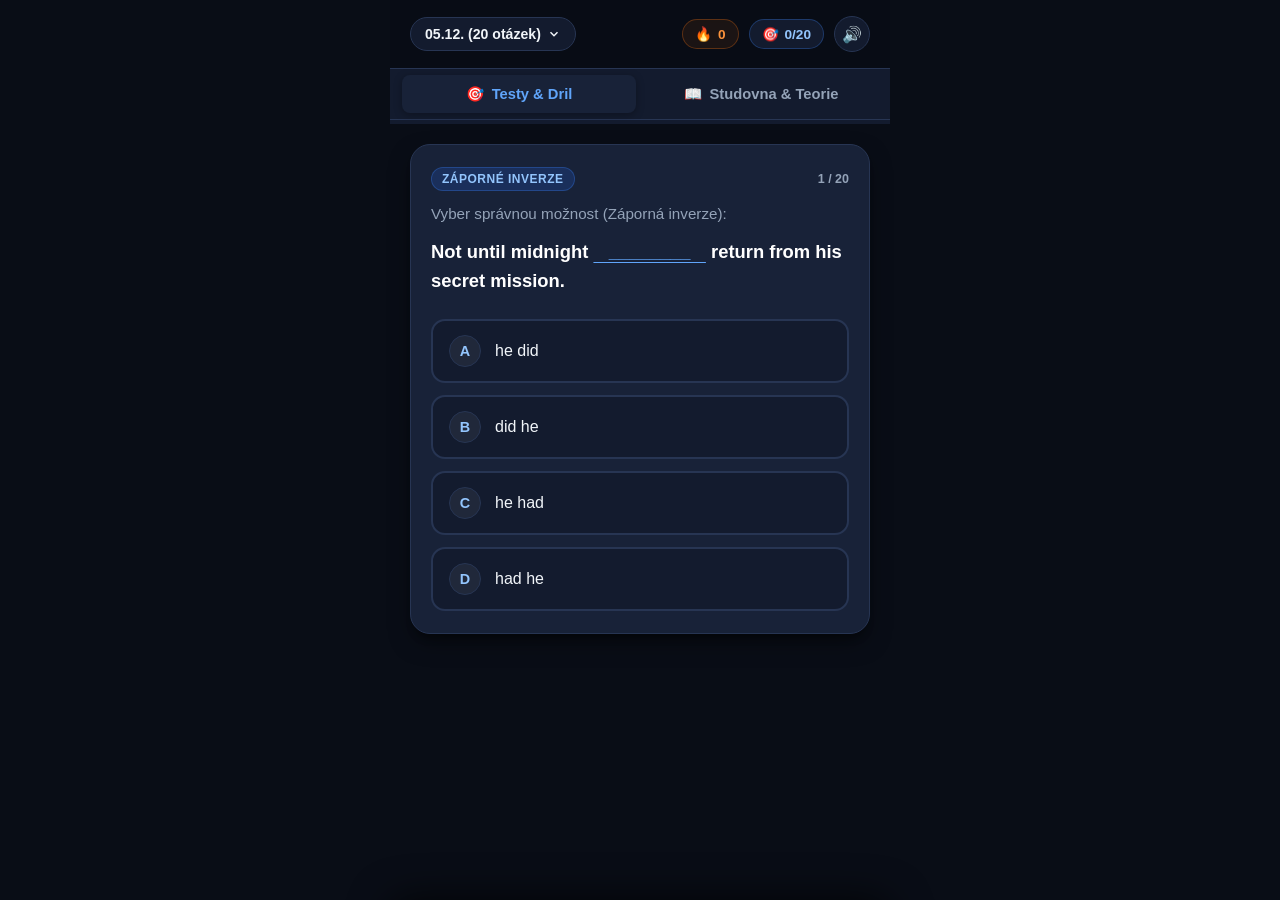
==== index.html @ d6f71780 "feat: add comprehensive C1 learning database (Studovna) with rules and examples" ====
<!DOCTYPE html>
<html lang="cs">
<head>
  <meta charset="UTF-8">
  <meta name="viewport" content="width=device-width, initial-scale=1.0, maximum-scale=1.0, user-scalable=no, viewport-fit=cover">
  <title>C1 Cambridge Master - CAE & Maturita</title>
  
  <!-- PWA & Apple Web App Meta -->
  <link rel="manifest" href="manifest.json">
  <meta name="theme-color" content="#090d16">
  <meta name="apple-mobile-web-app-capable" content="yes">
  <meta name="apple-mobile-web-app-status-bar-style" content="black-translucent">
  <meta name="apple-mobile-web-app-title" content="C1 Master">
  <link rel="apple-touch-icon" href="icon.svg">
  <link rel="icon" type="image/svg+xml" href="icon.svg">

  <link rel="stylesheet" href="style.css">
</head>
<body>
  <div class="app-container">
    <!-- Top Bar Header -->
    <header class="app-header">
      <div class="header-left">
        <button id="categoryMenuBtn" class="pill-btn topic-pill" title="Změnit téma tréninku">
          <span id="currentTopicName">Mix témat</span>
          <svg class="chevron-icon" width="14" height="14" viewBox="0 0 24 24" fill="none" stroke="currentColor" stroke-width="2.5"><path d="M6 9l6 6 6-6"/></svg>
        </button>
      </div>

      <div class="header-right">
        <!-- Daily Streak Counter -->
        <div class="stat-badge streak-badge" id="streakBadge" title="Tvůj denní streak">
          <span class="badge-icon">🔥</span>
          <span id="streakCount">0</span>
        </div>

        <!-- Daily Goal Target (20 per day) -->
        <div class="stat-badge goal-badge" id="goalBadge" title="Dnešní cíl splněných otázek">
          <span class="badge-icon">🎯</span>
          <span id="dailyProgressText">0/20</span>
        </div>

        <!-- Sound Toggle -->
        <button id="soundToggleBtn" class="icon-btn" title="Zvuk zapnut / vypnut">
          <span id="soundIcon">🔊</span>
        </button>
      </div>
    </header>

    <!-- Navigation Mode Switcher (Testy vs Studovna) -->
    <nav class="app-nav-tabs">
      <button id="navQuizBtn" class="nav-tab-btn active">
        <span class="nav-tab-icon">🎯</span>
        <span class="nav-tab-label">Testy & Dril</span>
      </button>
      <button id="navTheoryBtn" class="nav-tab-btn">
        <span class="nav-tab-icon">📖</span>
        <span class="nav-tab-label">Studovna & Teorie</span>
      </button>
    </nav>

    <!-- Session Progress Line -->
    <div class="session-progress-container" id="sessionProgressContainer">
      <div class="session-progress-bar" id="sessionProgressBar" style="width: 0%;"></div>
    </div>

    <!-- Main Question View -->
    <main class="quiz-main" id="quizMain">
      <div class="card question-card" id="questionCard">
        <!-- Badge row -->
        <div class="card-meta">
          <span class="category-tag" id="qCategoryTag">Záporné inverze</span>
          <span class="counter-tag" id="qCounterTag">Otázka 1</span>
        </div>

        <!-- Instruction -->
        <div class="instruction-text" id="qInstruction">
          Vyber správnou možnost:
        </div>

        <!-- Optional Context Prompt (for Transformations) -->
        <div class="prompt-context-box" id="qPromptContext" style="display: none;">
          <div class="prompt-label">Původní věta:</div>
          <div class="prompt-text" id="qPromptText"></div>
          <div class="prompt-keyword-box">
            Klíčové slovo: <strong id="qKeyWord"></strong>
          </div>
        </div>

        <!-- The Sentence / Question with Blank -->
        <div class="question-text" id="qQuestionText">
          Načítám otázku...
        </div>

        <!-- Multiple Choice Options Container -->
        <div class="options-container" id="choiceOptionsContainer">
          <!-- Dynamically inserted buttons A, B, C, D -->
        </div>

        <!-- Text Input Container -->
        <div class="text-input-container" id="textInputContainer" style="display: none;">
          <input 
            type="text" 
            id="textAnswerInput" 
            class="c1-input" 
            placeholder="Napiš svou odpověď..." 
            autocomplete="off" 
            autocorrect="off" 
            autocapitalize="off" 
            spellcheck="false"
          />
          <button id="submitTextBtn" class="primary-btn submit-btn">
            Ověřit ➔
          </button>
        </div>
      </div>
    </main>

    <!-- Learning Database / Studovna View -->
    <section class="theory-view" id="theoryView" style="display: none;">
      <div class="theory-header-card">
        <h2>📖 C1 Studovna & Taháky</h2>
        <p>Kompletní pravidla, vzorce a zkouškové strategie pro všechny oblasti CAE.</p>
        
        <!-- Search bar -->
        <div class="theory-search-bar">
          <input 
            type="text" 
            id="theorySearchInput" 
            class="theory-search-input" 
            placeholder="🔍 Hledej v pravidlech (inverze, subjunktiv, but for, -ory)..."
          />
        </div>

        <!-- Filter chips -->
        <div class="theory-chips" id="theoryChips">
          <button class="chip active" data-category="all">Vše</button>
          <button class="chip" data-category="inversions">Záporné inverze</button>
          <button class="chip" data-category="word_formation">Word Formation</button>
          <button class="chip" data-category="transformations">Transformace</button>
          <button class="chip" data-category="register">Formální styl & Sloh</button>
          <button class="chip" data-category="collocations">Kolokace & Idiomy</button>
        </div>
      </div>

      <!-- Theory Cards Render Container -->
      <div class="theory-cards-container" id="theoryCardsContainer">
        <!-- Rendered dynamically by JavaScript -->
      </div>
    </section>

    <!-- Bottom Sheet / Feedback Panel (Slides up) -->
    <div class="feedback-sheet" id="feedbackSheet">
      <div class="feedback-sheet-content">
        <div class="feedback-status-row">
          <div class="status-left">
            <span class="status-icon" id="statusIcon">🎉</span>
            <div class="status-text-group">
              <h3 id="statusTitle">Skvěle! Správná odpověď</h3>
              <p id="correctAnswerDisplay" class="correct-answer-display" style="display: none;"></p>
            </div>
          </div>
        </div>

        <!-- Explanation Card -->
        <div class="explanation-box" id="explanationBox">
          <div class="explanation-header">
            <strong>💡 Proč je to tak (Pravidlo):</strong>
          </div>
          <p id="explanationText" class="explanation-body"></p>
          <div class="tip-badge" id="tipBox" style="display: none;">
            <span class="tip-icon">⚡️</span>
            <span id="tipText"></span>
          </div>
        </div>

        <button id="nextQuestionBtn" class="primary-btn next-btn">
          Další otázka ➜
        </button>
      </div>
    </div>

    <!-- Category / Mode Selection Modal -->
    <div class="modal-overlay" id="topicModal">
      <div class="modal-sheet">
        <div class="modal-header">
          <h3>Vyber téma tréninku</h3>
          <button id="closeTopicModalBtn" class="close-btn">&times;</button>
        </div>
        <div class="topic-list" id="topicList">
          <button class="topic-item active" data-topic="daily">
            <span class="topic-icon">📅</span>
            <div class="topic-info">
              <strong>Dnešní dávka (20 otázek na den)</strong>
              <small id="dailyPackDateLabel">20 otázek na dnešek (od 8.11. do 31.12.)</small>
            </div>
          </button>
          <button class="topic-item" data-topic="all">
            <span class="topic-icon">🎲</span>
            <div class="topic-info">
              <strong>Kompletní C1 Databáze (1080 otázek)</strong>
              <small>Všechny okruhy náhodně ze všech dnů</small>
            </div>
          </button>
          <button class="topic-item" data-topic="inversions">
            <span class="topic-icon">🔥</span>
            <div class="topic-info">
              <strong>Záporné inverze</strong>
              <small>Hardly had I, Under no circumstances, Seldom...</small>
            </div>
          </button>
          <button class="topic-item" data-topic="word_formation">
            <span class="topic-icon">✏️</span>
            <div class="topic-info">
              <strong>Tvoření slov (Word Formation)</strong>
              <small>Přípony, záporné předpony, odvozeniny</small>
            </div>
          </button>
          <button class="topic-item" data-topic="transformations">
            <span class="topic-icon">🔄</span>
            <div class="topic-info">
              <strong>Transformace vět (Part 4)</strong>
              <small>Pasivní infinitivy, kondicionály, vazby</small>
            </div>
          </button>
          <button class="topic-item" data-topic="register">
            <span class="topic-icon">📝</span>
            <div class="topic-info">
              <strong>Formální styl & Sloh (Writing)</strong>
              <small>Subjunktiv, konektory, eliminace hovorovosti</small>
            </div>
          </button>
          <button class="topic-item" data-topic="collocations">
            <span class="topic-icon">🧩</span>
            <div class="topic-info">
              <strong>Kolokace & Idiomy (Use of English)</strong>
              <small>Předložkové vazby a frázová slovesa</small>
            </div>
          </button>
          <button class="topic-item" data-topic="mistakes" id="mistakesTopicItem">
            <span class="topic-icon">❌</span>
            <div class="topic-info">
              <strong>Opakování mých chyb</strong>
              <small id="mistakesCountLabel">0 uložených chyb</small>
            </div>
          </button>
        </div>
      </div>
    </div>

    <!-- Daily Celebration Modal -->
    <div class="celebration-overlay" id="celebrationOverlay">
      <div class="celebration-card">
        <div class="celebration-flame">🔥</div>
        <h2>Denní cíl 20/20 splněn!</h2>
        <p class="celebration-sub">
          Dnes jsi úspěšně vyřešil 20 C1 otázek. Tvůj streak se zvyšuje na:
        </p>
        <div class="celebration-streak-number" id="celebrationStreakVal">
          1 den
        </div>
        <p class="celebration-note">
          Pokračuj v pravidelném tréninku každý den a C1 certifikát máš v kapse!
        </p>
        <button id="closeCelebrationBtn" class="primary-btn celebration-btn">
          Trénovat dál 🚀
        </button>
      </div>
    </div>

  </div>

  <!-- Scripts -->
  <script src="questions.js"></script>
  <script src="theory.js"></script>
  <script src="app.js"></script>
</body>
</html>
---- style.css ----
/* ========================================================
   C1 Cambridge Master - CSS Styling
   Mobile-First, Duolingo & Autoškola Inspired
   ======================================================== */

:root {
  --bg-primary: #090d16;
  --bg-secondary: #131b2e;
  --bg-card: #182238;
  --bg-card-hover: #1f2c47;
  --text-main: #f1f5f9;
  --text-muted: #94a3b8;
  --accent-blue: #2563eb;
  --accent-blue-light: #3b82f6;
  --accent-blue-dark: #1d4ed8;
  --accent-green: #22c55e;
  --accent-green-bg: rgba(34, 197, 94, 0.15);
  --accent-red: #ef4444;
  --accent-red-bg: rgba(239, 68, 68, 0.15);
  --accent-orange: #f97316;
  --accent-yellow: #facc15;
  --border-color: #273553;
  --border-focus: #3b82f6;
  --shadow-lg: 0 10px 25px -5px rgba(0, 0, 0, 0.5), 0 8px 10px -6px rgba(0, 0, 0, 0.4);
  --radius-sm: 8px;
  --radius-md: 14px;
  --radius-lg: 20px;
  --radius-full: 9999px;
  --font-family: -apple-system, BlinkMacSystemFont, "Segoe UI", Roboto, "Helvetica Neue", Arial, sans-serif;
}

* {
  box-sizing: border-box;
  margin: 0;
  padding: 0;
  -webkit-tap-highlight-color: transparent;
}

body {
  background-color: var(--bg-primary);
  color: var(--text-main);
  font-family: var(--font-family);
  min-height: 100vh;
  min-height: 100dvh;
  display: flex;
  justify-content: center;
  align-items: stretch;
  overflow-x: hidden;
  user-select: none;
  -webkit-font-smoothing: antialiased;
}

/* App Main Container (Centered for Desktop, 100% for Mobile) */
.app-container {
  width: 100%;
  max-width: 500px;
  min-height: 100vh;
  min-height: 100dvh;
  display: flex;
  flex-direction: column;
  position: relative;
  background-color: var(--bg-primary);
  padding-bottom: 24px;
}

/* Header */
.app-header {
  padding: 16px 20px;
  display: flex;
  align-items: center;
  justify-content: space-between;
  background-color: rgba(9, 13, 22, 0.85);
  backdrop-filter: blur(12px);
  position: sticky;
  top: 0;
  z-index: 50;
  border-bottom: 1px solid var(--border-color);
}

.header-left, .header-right {
  display: flex;
  align-items: center;
  gap: 10px;
}

/* Buttons and Badges */
.pill-btn {
  background: var(--bg-secondary);
  border: 1px solid var(--border-color);
  color: var(--text-main);
  padding: 8px 14px;
  border-radius: var(--radius-full);
  font-size: 0.88rem;
  font-weight: 600;
  cursor: pointer;
  display: flex;
  align-items: center;
  gap: 6px;
  transition: all 0.2s ease;
}

.pill-btn:hover, .pill-btn:active {
  background: var(--bg-card);
  border-color: var(--accent-blue);
  transform: translateY(-1px);
}

.stat-badge {
  background: var(--bg-secondary);
  border: 1px solid var(--border-color);
  padding: 6px 12px;
  border-radius: var(--radius-full);
  display: flex;
  align-items: center;
  gap: 6px;
  font-size: 0.85rem;
  font-weight: 700;
}

.streak-badge {
  color: #fb923c;
  border-color: rgba(249, 115, 22, 0.3);
  background: rgba(249, 115, 22, 0.08);
}

.streak-badge .badge-icon {
  animation: pulseFlame 1.8s infinite ease-in-out;
}

@keyframes pulseFlame {
  0%, 100% { transform: scale(1); }
  50% { transform: scale(1.2); }
}

.goal-badge {
  color: #60a5fa;
  border-color: rgba(59, 130, 246, 0.3);
}

.icon-btn {
  background: var(--bg-secondary);
  border: 1px solid var(--border-color);
  width: 36px;
  height: 36px;
  border-radius: 50%;
  display: flex;
  align-items: center;
  justify-content: center;
  cursor: pointer;
  font-size: 1rem;
  transition: all 0.2s;
}

.icon-btn:hover {
  background: var(--bg-card);
}

/* Session Progress Line */
.session-progress-container {
  width: 100%;
  height: 4px;
  background: var(--bg-secondary);
  overflow: hidden;
}

.session-progress-bar {
  height: 100%;
  background: linear-gradient(90deg, var(--accent-blue), var(--accent-green));
  transition: width 0.3s ease-out;
}

/* Quiz Main Area */
.quiz-main {
  flex: 1;
  padding: 20px;
  display: flex;
  flex-direction: column;
  justify-content: flex-start;
}

/* Card */
.card {
  background: var(--bg-card);
  border: 1px solid var(--border-color);
  border-radius: var(--radius-lg);
  padding: 22px 20px;
  box-shadow: var(--shadow-lg);
  animation: slideIn 0.25s ease-out;
}

@keyframes slideIn {
  from { opacity: 0; transform: translateY(12px); }
  to { opacity: 1; transform: translateY(0); }
}

.card-meta {
  display: flex;
  align-items: center;
  justify-content: space-between;
  margin-bottom: 14px;
}

.category-tag {
  background: rgba(37, 99, 235, 0.2);
  color: #93c5fd;
  border: 1px solid rgba(59, 130, 246, 0.3);
  padding: 4px 10px;
  border-radius: var(--radius-full);
  font-size: 0.75rem;
  font-weight: 700;
  text-transform: uppercase;
  letter-spacing: 0.5px;
}

.counter-tag {
  font-size: 0.78rem;
  color: var(--text-muted);
  font-weight: 600;
}

.instruction-text {
  font-size: 0.95rem;
  color: var(--text-muted);
  font-weight: 500;
  margin-bottom: 16px;
}

/* Transformation Prompt Box */
.prompt-context-box {
  background: var(--bg-secondary);
  border-left: 3px solid var(--accent-blue);
  padding: 12px 14px;
  border-radius: 0 var(--radius-sm) var(--radius-sm) 0;
  margin-bottom: 16px;
}

.prompt-label {
  font-size: 0.75rem;
  color: var(--text-muted);
  text-transform: uppercase;
  margin-bottom: 4px;
}

.prompt-text {
  font-size: 0.95rem;
  font-style: italic;
  color: var(--text-main);
  margin-bottom: 8px;
}

.prompt-keyword-box {
  font-size: 0.85rem;
  color: var(--accent-yellow);
}

/* Question Sentence */
.question-text {
  font-size: 1.15rem;
  line-height: 1.55;
  font-weight: 600;
  color: #ffffff;
  margin-bottom: 24px;
}

/* Options Container (A, B, C, D) */
.options-container {
  display: flex;
  flex-direction: column;
  gap: 12px;
}

.option-btn {
  background: var(--bg-secondary);
  border: 2px solid var(--border-color);
  border-radius: var(--radius-md);
  padding: 14px 16px;
  color: var(--text-main);
  font-size: 1rem;
  font-weight: 500;
  display: flex;
  align-items: center;
  gap: 14px;
  cursor: pointer;
  text-align: left;
  transition: all 0.15s ease;
  user-select: none;
}

.option-btn:hover {
  background: var(--bg-card-hover);
  border-color: var(--accent-blue-light);
  transform: translateY(-1px);
}

.option-btn:active {
  transform: scale(0.98);
}

.option-letter {
  width: 32px;
  height: 32px;
  border-radius: 50%;
  background: rgba(255, 255, 255, 0.06);
  border: 1px solid var(--border-color);
  display: flex;
  align-items: center;
  justify-content: center;
  font-weight: 700;
  font-size: 0.9rem;
  color: #93c5fd;
  flex-shrink: 0;
}

/* Correct / Incorrect states for buttons */
.option-btn.selected-correct {
  background: var(--accent-green-bg) !important;
  border-color: var(--accent-green) !important;
  color: #4ade80 !important;
}
.option-btn.selected-correct .option-letter {
  background: var(--accent-green);
  color: #000;
  border-color: var(--accent-green);
}

.option-btn.selected-wrong {
  background: var(--accent-red-bg) !important;
  border-color: var(--accent-red) !important;
  color: #f87171 !important;
}
.option-btn.selected-wrong .option-letter {
  background: var(--accent-red);
  color: #fff;
  border-color: var(--accent-red);
}

.option-btn.highlight-correct {
  border-color: var(--accent-green) !important;
  background: rgba(34, 197, 94, 0.08);
}

/* Text Input Form */
.text-input-container {
  display: flex;
  flex-direction: column;
  gap: 14px;
}

.c1-input {
  width: 100%;
  background: var(--bg-secondary);
  border: 2px solid var(--border-color);
  border-radius: var(--radius-md);
  padding: 14px 16px;
  font-size: 1.05rem;
  color: #ffffff;
  outline: none;
  font-family: inherit;
  transition: border-color 0.2s;
}

.c1-input:focus {
  border-color: var(--accent-blue-light);
  box-shadow: 0 0 0 3px rgba(59, 130, 246, 0.2);
}

.primary-btn {
  background: linear-gradient(135deg, var(--accent-blue), var(--accent-blue-dark));
  border: none;
  border-radius: var(--radius-md);
  padding: 15px 20px;
  font-size: 1rem;
  font-weight: 700;
  color: #ffffff;
  cursor: pointer;
  display: flex;
  align-items: center;
  justify-content: center;
  gap: 8px;
  transition: all 0.2s;
  box-shadow: 0 4px 14px rgba(37, 99, 235, 0.4);
}

.primary-btn:hover {
  filter: brightness(1.1);
  transform: translateY(-1px);
}

.primary-btn:active {
  transform: scale(0.98);
}

/* Feedback Drawer (Bottom Sheet) */
.feedback-sheet {
  position: fixed;
  bottom: 0;
  left: 0;
  right: 0;
  display: flex;
  justify-content: center;
  z-index: 100;
  transform: translateY(105%);
  transition: transform 0.3s cubic-bezier(0.16, 1, 0.3, 1);
  pointer-events: none;
}

.feedback-sheet.visible {
  transform: translateY(0);
  pointer-events: auto;
}

.feedback-sheet-content {
  width: 100%;
  max-width: 500px;
  background: #111827;
  border-top: 2px solid var(--border-color);
  border-radius: var(--radius-lg) var(--radius-lg) 0 0;
  padding: 24px 20px calc(24px + env(safe-area-inset-bottom, 0px)) 20px;
  box-shadow: 0 -10px 40px rgba(0, 0, 0, 0.8);
  display: flex;
  flex-direction: column;
  gap: 16px;
  max-height: 85vh;
  overflow-y: auto;
}

.feedback-sheet.is-correct .feedback-sheet-content {
  border-top-color: var(--accent-green);
  background: #0f1f18;
}

.feedback-sheet.is-wrong .feedback-sheet-content {
  border-top-color: var(--accent-red);
  background: #201115;
}

.feedback-status-row {
  display: flex;
  align-items: center;
  justify-content: space-between;
}

.status-left {
  display: flex;
  align-items: center;
  gap: 12px;
}

.status-icon {
  font-size: 1.8rem;
}

.status-text-group h3 {
  font-size: 1.15rem;
  font-weight: 800;
}

.feedback-sheet.is-correct .status-text-group h3 {
  color: #4ade80;
}

.feedback-sheet.is-wrong .status-text-group h3 {
  color: #f87171;
}

.correct-answer-display {
  font-size: 0.95rem;
  color: #e2e8f0;
  margin-top: 2px;
}

.correct-answer-display strong {
  color: #4ade80;
  font-size: 1.05rem;
}

/* Explanation Box */
.explanation-box {
  background: rgba(0, 0, 0, 0.3);
  border: 1px solid rgba(255, 255, 255, 0.08);
  border-radius: var(--radius-md);
  padding: 14px;
}

.explanation-header {
  font-size: 0.85rem;
  color: #94a3b8;
  margin-bottom: 6px;
}

.explanation-body {
  font-size: 0.95rem;
  line-height: 1.5;
  color: #f1f5f9;
}

.tip-badge {
  margin-top: 10px;
  background: rgba(250, 204, 21, 0.12);
  border: 1px solid rgba(250, 204, 21, 0.3);
  padding: 8px 10px;
  border-radius: var(--radius-sm);
  font-size: 0.85rem;
  color: #fef08a;
  display: flex;
  align-items: flex-start;
  gap: 6px;
}

.next-btn {
  margin-top: 4px;
  width: 100%;
}

.feedback-sheet.is-correct .next-btn {
  background: linear-gradient(135deg, #16a34a, #15803d);
  box-shadow: 0 4px 14px rgba(22, 163, 74, 0.4);
}

/* Modal Overlay (Topic Selection & Celebration) */
.modal-overlay, .celebration-overlay {
  position: fixed;
  inset: 0;
  background: rgba(0, 0, 0, 0.7);
  backdrop-filter: blur(8px);
  z-index: 200;
  display: flex;
  align-items: flex-end;
  justify-content: center;
  opacity: 0;
  pointer-events: none;
  transition: opacity 0.25s ease;
}

.modal-overlay.visible, .celebration-overlay.visible {
  opacity: 1;
  pointer-events: auto;
}

.modal-sheet {
  width: 100%;
  max-width: 500px;
  background: #131b2e;
  border-radius: var(--radius-lg) var(--radius-lg) 0 0;
  padding: 20px;
  border-top: 1px solid var(--border-color);
  max-height: 80vh;
  display: flex;
  flex-direction: column;
}

.modal-header {
  display: flex;
  align-items: center;
  justify-content: space-between;
  margin-bottom: 16px;
  padding-bottom: 12px;
  border-bottom: 1px solid var(--border-color);
}

.close-btn {
  background: transparent;
  border: none;
  font-size: 1.8rem;
  color: var(--text-muted);
  cursor: pointer;
  line-height: 1;
}

.topic-list {
  display: flex;
  flex-direction: column;
  gap: 10px;
  overflow-y: auto;
  padding-bottom: env(safe-area-inset-bottom, 16px);
}

.topic-item {
  background: var(--bg-card);
  border: 1px solid var(--border-color);
  border-radius: var(--radius-md);
  padding: 12px 16px;
  display: flex;
  align-items: center;
  gap: 14px;
  color: var(--text-main);
  cursor: pointer;
  text-align: left;
  transition: all 0.2s;
}

.topic-item:hover, .topic-item.active {
  background: var(--bg-card-hover);
  border-color: var(--accent-blue);
}

.topic-item.active {
  box-shadow: 0 0 0 2px var(--accent-blue);
}

.topic-icon {
  font-size: 1.5rem;
}

.topic-info strong {
  display: block;
  font-size: 0.95rem;
  margin-bottom: 2px;
}

.topic-info small {
  font-size: 0.8rem;
  color: var(--text-muted);
}

/* Celebration Modal */
.celebration-overlay {
  align-items: center;
  padding: 20px;
}

.celebration-card {
  width: 100%;
  max-width: 400px;
  background: #111827;
  border: 2px solid var(--accent-orange);
  border-radius: var(--radius-lg);
  padding: 28px 24px;
  text-align: center;
  box-shadow: 0 10px 40px rgba(249, 115, 22, 0.4);
  animation: popIn 0.3s cubic-bezier(0.175, 0.885, 0.32, 1.275);
}

@keyframes popIn {
  from { transform: scale(0.85); opacity: 0; }
  to { transform: scale(1); opacity: 1; }
}

.celebration-flame {
  font-size: 4rem;
  margin-bottom: 10px;
  animation: pulseFlame 1.2s infinite ease-in-out;
}

.celebration-card h2 {
  font-size: 1.5rem;
  font-weight: 800;
  color: #fff;
  margin-bottom: 8px;
}

.celebration-sub {
  font-size: 0.95rem;
  color: var(--text-muted);
  margin-bottom: 16px;
}

.celebration-streak-number {
  font-size: 2.2rem;
  font-weight: 900;
  color: #fb923c;
  background: rgba(249, 115, 22, 0.15);
  border-radius: var(--radius-md);
  padding: 10px;
  margin-bottom: 16px;
  border: 1px solid rgba(249, 115, 22, 0.3);
}

.celebration-note {
  font-size: 0.85rem;
  color: #94a3b8;
  margin-bottom: 20px;
}

.celebration-btn {
  width: 100%;
  background: linear-gradient(135deg, #f97316, #ea580c);
  box-shadow: 0 4px 14px rgba(249, 115, 22, 0.4);
}


/* ========================================================
   Navigation Mode Switcher (Testy vs Studovna)
   ======================================================== */
.app-nav-tabs {
  display: flex;
  background: var(--bg-secondary);
  border-bottom: 1px solid var(--border-color);
  padding: 6px 12px;
  gap: 8px;
}

.nav-tab-btn {
  flex: 1;
  background: transparent;
  border: none;
  border-radius: var(--radius-sm);
  padding: 10px 14px;
  color: var(--text-muted);
  font-size: 0.92rem;
  font-weight: 700;
  display: flex;
  align-items: center;
  justify-content: center;
  gap: 8px;
  cursor: pointer;
  transition: all 0.2s;
}

.nav-tab-btn:hover {
  color: var(--text-main);
  background: rgba(255, 255, 255, 0.04);
}

.nav-tab-btn.active {
  color: #60a5fa;
  background: var(--bg-card);
  box-shadow: 0 2px 8px rgba(0, 0, 0, 0.3);
}

/* ========================================================
   Theory / Learning Database Views
   ======================================================== */
.theory-view {
  flex: 1;
  padding: 16px;
  display: flex;
  flex-direction: column;
  gap: 16px;
}

.theory-header-card {
  background: var(--bg-card);
  border: 1px solid var(--border-color);
  border-radius: var(--radius-lg);
  padding: 18px 16px;
}

.theory-header-card h2 {
  font-size: 1.25rem;
  color: #fff;
  margin-bottom: 6px;
}

.theory-header-card p {
  font-size: 0.85rem;
  color: var(--text-muted);
  margin-bottom: 14px;
  line-height: 1.4;
}

.theory-search-bar {
  margin-bottom: 12px;
}

.theory-search-input {
  width: 100%;
  background: var(--bg-secondary);
  border: 1px solid var(--border-color);
  border-radius: var(--radius-md);
  padding: 10px 14px;
  font-size: 0.9rem;
  color: #fff;
  outline: none;
}

.theory-search-input:focus {
  border-color: var(--accent-blue-light);
}

.theory-chips {
  display: flex;
  gap: 6px;
  overflow-x: auto;
  padding-bottom: 4px;
  scrollbar-width: none;
}

.theory-chips::-webkit-scrollbar {
  display: none;
}

.chip {
  background: var(--bg-secondary);
  border: 1px solid var(--border-color);
  color: var(--text-muted);
  border-radius: var(--radius-full);
  padding: 6px 12px;
  font-size: 0.78rem;
  font-weight: 600;
  white-space: nowrap;
  cursor: pointer;
  transition: all 0.15s;
}

.chip:hover, .chip.active {
  background: var(--accent-blue);
  color: #fff;
  border-color: var(--accent-blue);
}

/* Theory Cards Container */
.theory-cards-container {
  display: flex;
  flex-direction: column;
  gap: 16px;
}

.theory-card {
  background: var(--bg-card);
  border: 1px solid var(--border-color);
  border-radius: var(--radius-lg);
  padding: 20px;
  box-shadow: var(--shadow-lg);
}

.theory-card-header {
  display: flex;
  align-items: flex-start;
  gap: 12px;
  margin-bottom: 12px;
}

.theory-card-icon {
  font-size: 1.8rem;
}

.theory-card-title h3 {
  font-size: 1.15rem;
  color: #fff;
  font-weight: 800;
  margin-bottom: 4px;
}

.theory-card-title p {
  font-size: 0.85rem;
  color: var(--text-muted);
}

.theory-formula-badge {
  background: rgba(37, 99, 235, 0.15);
  border: 1px dashed var(--accent-blue);
  border-radius: var(--radius-sm);
  padding: 8px 12px;
  font-family: monospace;
  font-size: 0.85rem;
  color: #93c5fd;
  margin-bottom: 16px;
  display: inline-block;
  width: 100%;
}

.theory-section {
  border-top: 1px solid rgba(255, 255, 255, 0.08);
  padding-top: 14px;
  margin-top: 14px;
}

.theory-section h4 {
  font-size: 0.98rem;
  color: #facc15;
  margin-bottom: 8px;
}

.theory-section-content {
  font-size: 0.9rem;
  line-height: 1.55;
  color: #e2e8f0;
}

.rule-box {
  background: rgba(0, 0, 0, 0.3);
  border-left: 3px solid var(--accent-blue-light);
  padding: 10px 12px;
  border-radius: 0 var(--radius-sm) var(--radius-sm) 0;
  margin: 10px 0;
  font-size: 0.88rem;
  line-height: 1.5;
}

.trap-box {
  background: rgba(239, 68, 68, 0.12);
  border-left: 3px solid var(--accent-red);
  padding: 10px 12px;
  border-radius: 0 var(--radius-sm) var(--radius-sm) 0;
  margin: 10px 0;
  font-size: 0.85rem;
  color: #fca5a5;
  line-height: 1.45;
}

.example-item {
  background: rgba(255, 255, 255, 0.03);
  border: 1px solid rgba(255, 255, 255, 0.06);
  border-radius: var(--radius-sm);
  padding: 8px 12px;
  margin: 6px 0;
}

.example-item .en {
  color: #67e8f9;
  font-weight: 500;
  font-size: 0.9rem;
  margin-bottom: 2px;
}

.example-item .cz {
  color: var(--text-muted);
  font-size: 0.82rem;
  font-style: italic;
}

.table-container {
  overflow-x: auto;
  margin: 10px 0;
  border-radius: var(--radius-sm);
  border: 1px solid var(--border-color);
}

.theory-table {
  width: 100%;
  border-collapse: collapse;
  font-size: 0.82rem;
  text-align: left;
}

.theory-table th {
  background: var(--bg-secondary);
  color: #93c5fd;
  padding: 8px 10px;
  border-bottom: 1px solid var(--border-color);
}

.theory-table td {
  padding: 8px 10px;
  border-bottom: 1px solid rgba(255, 255, 255, 0.05);
  color: #f1f5f9;
}

.theory-table tr:last-child td {
  border-bottom: none;
}

.practice-topic-btn {
  margin-top: 14px;
  width: 100%;
  background: rgba(37, 99, 235, 0.2);
  border: 1px solid var(--accent-blue);
  color: #93c5fd;
  border-radius: var(--radius-md);
  padding: 10px 14px;
  font-size: 0.88rem;
  font-weight: 700;
  cursor: pointer;
  transition: all 0.2s;
}

.practice-topic-btn:hover {
  background: var(--accent-blue);
  color: #fff;
}
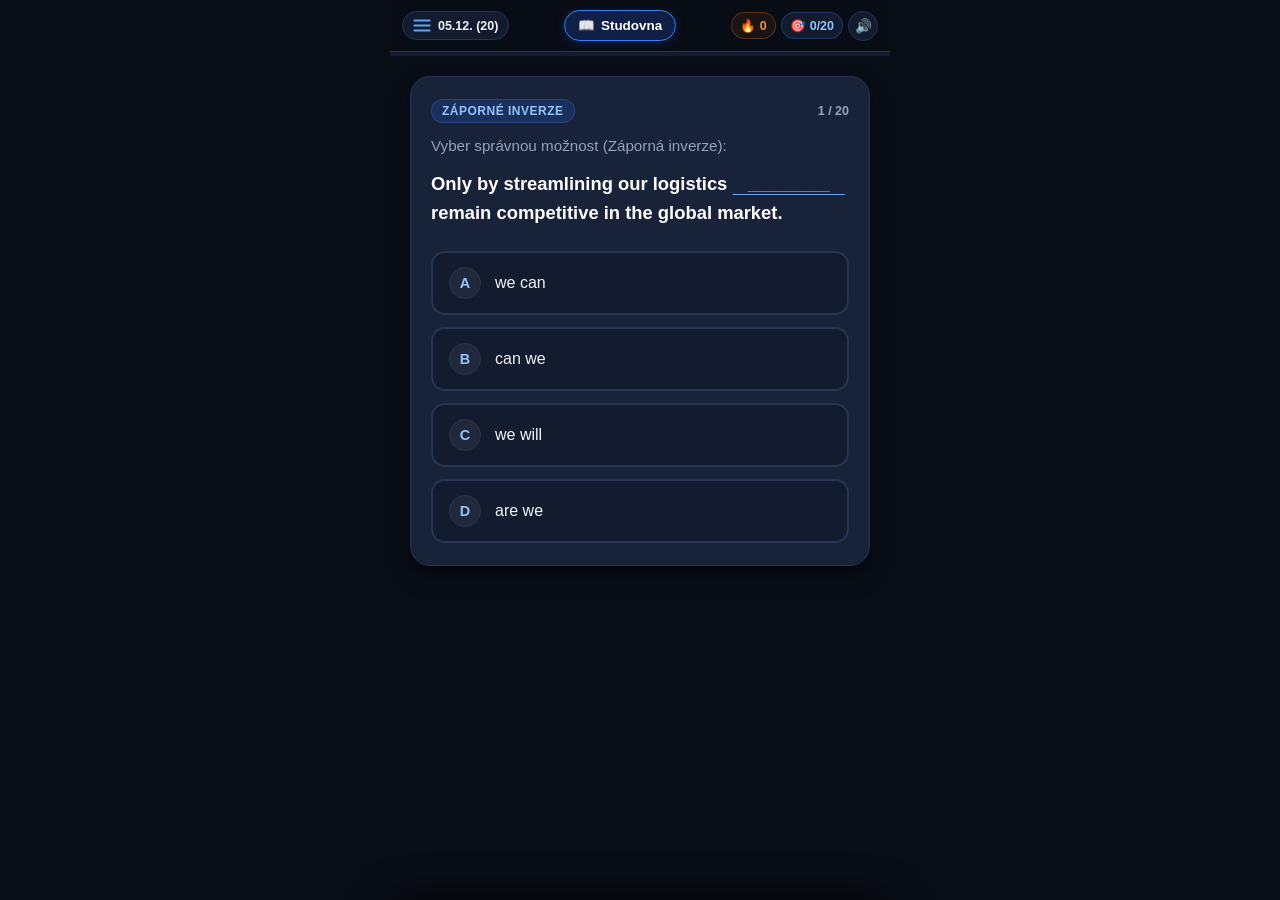
==== commit bef8a3d3: "refactor(ui): compact single-row header with hamburger menu, single mode toggle button, and optimize" ====
--- a/index.html
+++ b/index.html
@@ -18,46 +18,41 @@
 </head>
 <body>
   <div class="app-container">
-    <!-- Top Bar Header -->
+    <!-- Top Bar Header (Compact Single Row) -->
     <header class="app-header">
-      <div class="header-left">
-        <button id="categoryMenuBtn" class="pill-btn topic-pill" title="Změnit téma tréninku">
-          <span id="currentTopicName">Mix témat</span>
-          <svg class="chevron-icon" width="14" height="14" viewBox="0 0 24 24" fill="none" stroke="currentColor" stroke-width="2.5"><path d="M6 9l6 6 6-6"/></svg>
-        </button>
-      </div>
-
-      <div class="header-right">
-        <!-- Daily Streak Counter -->
+      <!-- 1) Dropdown Menu s ikonou 3 minusů pod sebou -->
+      <button id="categoryMenuBtn" class="hamburger-menu-btn" title="Menu témat, kompletní otázky, opáčko chyb">
+        <svg class="hamburger-svg" width="18" height="15" viewBox="0 0 18 15" fill="none">
+          <line x1="1.5" y1="2.5" x2="16.5" y2="2.5" stroke="currentColor" stroke-width="2.2" stroke-linecap="round"/>
+          <line x1="1.5" y1="7.5" x2="16.5" y2="7.5" stroke="currentColor" stroke-width="2.2" stroke-linecap="round"/>
+          <line x1="1.5" y1="12.5" x2="16.5" y2="12.5" stroke="currentColor" stroke-width="2.2" stroke-linecap="round"/>
+        </svg>
+        <span id="currentTopicName" class="hamburger-topic-label">08.11. (20)</span>
+      </button>
+
+      <!-- 2) Jeden přepínací button mezi Studovnou a Testy -->
+      <button id="modeToggleBtn" class="mode-toggle-btn" title="Přepnout mezi Studovnou a Testy">
+        <span id="modeToggleIcon">📖</span>
+        <span id="modeToggleLabel">Studovna</span>
+      </button>
+
+      <!-- 3) Kompaktní statistiky vpravo (Streak, Cíl, Zvuk) -->
+      <div class="header-stats">
         <div class="stat-badge streak-badge" id="streakBadge" title="Tvůj denní streak">
           <span class="badge-icon">🔥</span>
           <span id="streakCount">0</span>
         </div>
 
-        <!-- Daily Goal Target (20 per day) -->
-        <div class="stat-badge goal-badge" id="goalBadge" title="Dnešní cíl splněných otázek">
+        <div class="stat-badge goal-badge" id="goalBadge" title="Dnešní cíl 20 otázek">
           <span class="badge-icon">🎯</span>
           <span id="dailyProgressText">0/20</span>
         </div>
 
-        <!-- Sound Toggle -->
-        <button id="soundToggleBtn" class="icon-btn" title="Zvuk zapnut / vypnut">
+        <button id="soundToggleBtn" class="sound-mini-btn" title="Zvuk zapnut / vypnut">
           <span id="soundIcon">🔊</span>
         </button>
       </div>
     </header>
-
-    <!-- Navigation Mode Switcher (Testy vs Studovna) -->
-    <nav class="app-nav-tabs">
-      <button id="navQuizBtn" class="nav-tab-btn active">
-        <span class="nav-tab-icon">🎯</span>
-        <span class="nav-tab-label">Testy & Dril</span>
-      </button>
-      <button id="navTheoryBtn" class="nav-tab-btn">
-        <span class="nav-tab-icon">📖</span>
-        <span class="nav-tab-label">Studovna & Teorie</span>
-      </button>
-    </nav>
 
     <!-- Session Progress Line -->
     <div class="session-progress-container" id="sessionProgressContainer">
--- a/style.css
+++ b/style.css
@@ -63,13 +63,14 @@
   padding-bottom: 24px;
 }
 
-/* Header */
+/* Header (Compact Single-Row Navigation) */
 .app-header {
-  padding: 16px 20px;
+  padding: 10px 12px;
   display: flex;
   align-items: center;
   justify-content: space-between;
-  background-color: rgba(9, 13, 22, 0.85);
+  gap: 6px;
+  background-color: rgba(9, 13, 22, 0.95);
   backdrop-filter: blur(12px);
   position: sticky;
   top: 0;
@@ -77,44 +78,114 @@
   border-bottom: 1px solid var(--border-color);
 }
 
-.header-left, .header-right {
-  display: flex;
-  align-items: center;
-  gap: 10px;
-}
-
-/* Buttons and Badges */
-.pill-btn {
+/* 1) Hamburger Dropdown Button (3 minusy pod sebou) */
+.hamburger-menu-btn {
   background: var(--bg-secondary);
   border: 1px solid var(--border-color);
   color: var(--text-main);
-  padding: 8px 14px;
+  padding: 6px 10px;
   border-radius: var(--radius-full);
-  font-size: 0.88rem;
-  font-weight: 600;
+  display: flex;
+  align-items: center;
+  gap: 7px;
   cursor: pointer;
-  display: flex;
-  align-items: center;
+  transition: all 0.2s ease;
+  flex-shrink: 0;
+  max-width: 120px;
+}
+
+.hamburger-menu-btn:active {
+  transform: scale(0.96);
+  border-color: var(--accent-blue);
+}
+
+.hamburger-svg {
+  color: #60a5fa;
+  flex-shrink: 0;
+}
+
+.hamburger-topic-label {
+  font-size: 0.78rem;
+  font-weight: 700;
+  color: #f1f5f9;
+  white-space: nowrap;
+  overflow: hidden;
+  text-overflow: ellipsis;
+}
+
+/* 2) Mode Toggle Button (Studovna <-> Testy) */
+.mode-toggle-btn {
+  background: linear-gradient(135deg, rgba(37, 99, 235, 0.25), rgba(30, 58, 138, 0.4));
+  border: 1.5px solid var(--accent-blue-light);
+  color: #ffffff;
+  padding: 7px 13px;
+  border-radius: var(--radius-full);
+  font-size: 0.84rem;
+  font-weight: 800;
+  cursor: pointer;
+  display: flex;
+  align-items: center;
+  justify-content: center;
   gap: 6px;
-  transition: all 0.2s ease;
-}
-
-.pill-btn:hover, .pill-btn:active {
+  transition: all 0.2s cubic-bezier(0.16, 1, 0.3, 1);
+  box-shadow: 0 2px 10px rgba(37, 99, 235, 0.25);
+  flex-shrink: 0;
+}
+
+.mode-toggle-btn:hover {
+  filter: brightness(1.15);
+  transform: translateY(-1px);
+}
+
+.mode-toggle-btn:active {
+  transform: scale(0.96);
+}
+
+.mode-toggle-btn.in-theory {
+  background: linear-gradient(135deg, rgba(22, 163, 74, 0.25), rgba(21, 128, 61, 0.4));
+  border-color: var(--accent-green);
+  box-shadow: 0 2px 10px rgba(34, 197, 94, 0.25);
+}
+
+/* 3) Header Stats & Sound (Kompaktní) */
+.header-stats {
+  display: flex;
+  align-items: center;
+  gap: 5px;
+  flex-shrink: 0;
+}
+
+.stat-badge {
+  background: var(--bg-secondary);
+  border: 1px solid var(--border-color);
+  padding: 5px 8px;
+  border-radius: var(--radius-full);
+  display: flex;
+  align-items: center;
+  gap: 4px;
+  font-size: 0.78rem;
+  font-weight: 800;
+}
+
+.sound-mini-btn {
+  background: var(--bg-secondary);
+  border: 1px solid var(--border-color);
+  width: 30px;
+  height: 30px;
+  border-radius: 50%;
+  display: flex;
+  align-items: center;
+  justify-content: center;
+  cursor: pointer;
+  font-size: 0.85rem;
+  color: var(--text-main);
+  transition: all 0.15s;
+  flex-shrink: 0;
+}
+
+.sound-mini-btn:hover, .sound-mini-btn:active {
   background: var(--bg-card);
   border-color: var(--accent-blue);
-  transform: translateY(-1px);
-}
-
-.stat-badge {
-  background: var(--bg-secondary);
-  border: 1px solid var(--border-color);
-  padding: 6px 12px;
-  border-radius: var(--radius-full);
-  display: flex;
-  align-items: center;
-  gap: 6px;
-  font-size: 0.85rem;
-  font-weight: 700;
 }
 
 .streak-badge {
@@ -679,44 +750,7 @@
 }
 
 
-/* ========================================================
-   Navigation Mode Switcher (Testy vs Studovna)
-   ======================================================== */
-.app-nav-tabs {
-  display: flex;
-  background: var(--bg-secondary);
-  border-bottom: 1px solid var(--border-color);
-  padding: 6px 12px;
-  gap: 8px;
-}
-
-.nav-tab-btn {
-  flex: 1;
-  background: transparent;
-  border: none;
-  border-radius: var(--radius-sm);
-  padding: 10px 14px;
-  color: var(--text-muted);
-  font-size: 0.92rem;
-  font-weight: 700;
-  display: flex;
-  align-items: center;
-  justify-content: center;
-  gap: 8px;
-  cursor: pointer;
-  transition: all 0.2s;
-}
-
-.nav-tab-btn:hover {
-  color: var(--text-main);
-  background: rgba(255, 255, 255, 0.04);
-}
-
-.nav-tab-btn.active {
-  color: #60a5fa;
-  background: var(--bg-card);
-  box-shadow: 0 2px 8px rgba(0, 0, 0, 0.3);
-}
+
 
 /* ========================================================
    Theory / Learning Database Views
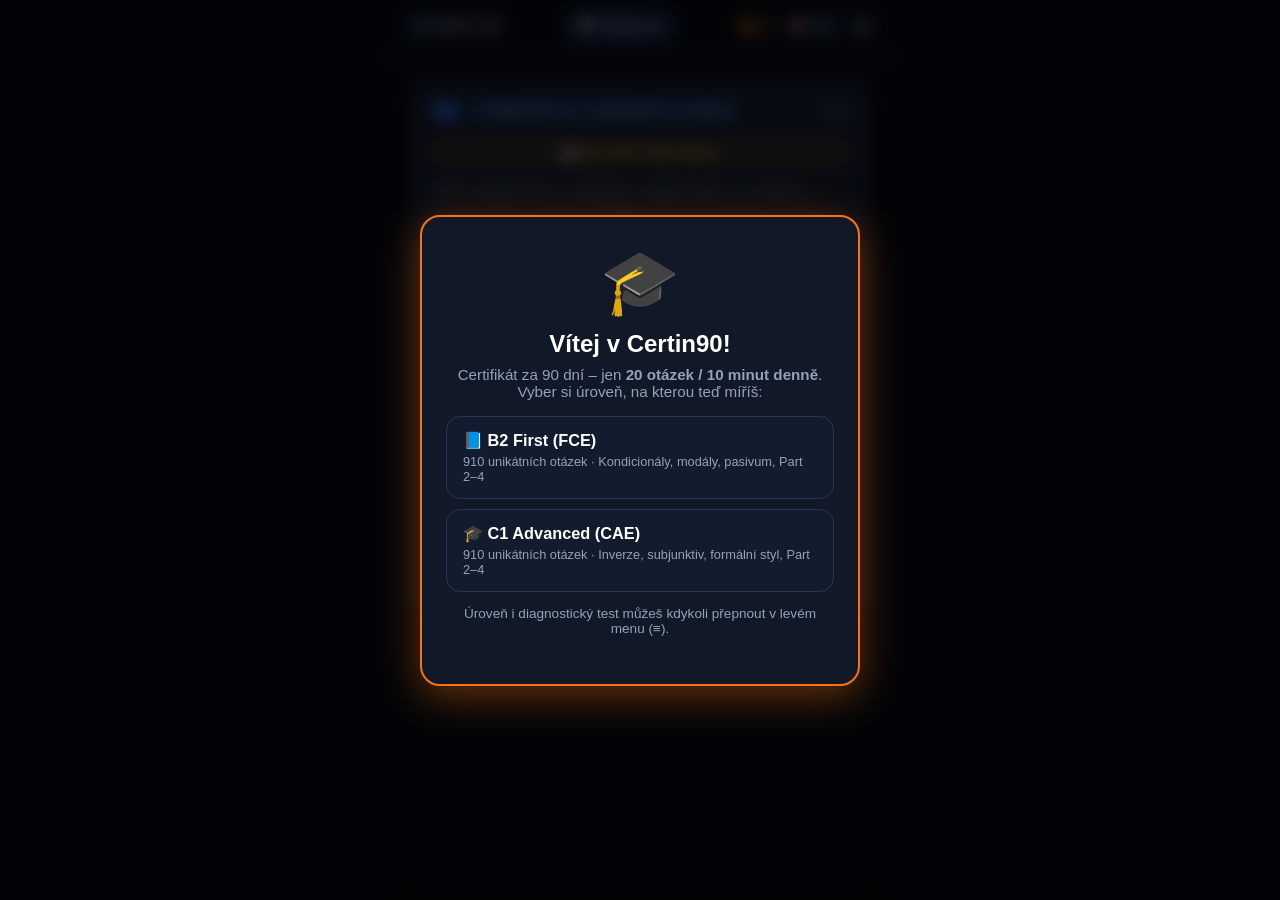
==== commit ea555ea1: "Certin90 overhaul: 1820 unique B2 & C1 questions, mistake repair loop, diagnostic test, settings men" ====
--- a/index.html
+++ b/index.html
@@ -3,14 +3,14 @@
 <head>
   <meta charset="UTF-8">
   <meta name="viewport" content="width=device-width, initial-scale=1.0, maximum-scale=1.0, user-scalable=no, viewport-fit=cover">
-  <title>C1 Cambridge Master - CAE & Maturita</title>
-  
+  <title>Certin90 – Certifikát za 90 dní (B2 &amp; C1 Cambridge)</title>
+
   <!-- PWA & Apple Web App Meta -->
   <link rel="manifest" href="manifest.json">
   <meta name="theme-color" content="#090d16">
   <meta name="apple-mobile-web-app-capable" content="yes">
   <meta name="apple-mobile-web-app-status-bar-style" content="black-translucent">
-  <meta name="apple-mobile-web-app-title" content="C1 Master">
+  <meta name="apple-mobile-web-app-title" content="Certin90">
   <link rel="apple-touch-icon" href="icon.svg">
   <link rel="icon" type="image/svg+xml" href="icon.svg">
 
@@ -20,30 +20,30 @@
   <div class="app-container">
     <!-- Top Bar Header (Compact Single Row) -->
     <header class="app-header">
-      <!-- 1) Dropdown Menu s ikonou 3 minusů pod sebou -->
-      <button id="categoryMenuBtn" class="hamburger-menu-btn" title="Menu témat, kompletní otázky, opáčko chyb">
+      <!-- 1) Menu & Settings Page Trigger (3 horizontal bars) -->
+      <button id="categoryMenuBtn" class="hamburger-menu-btn" title="Otevřít Menu, Úroveň B2/C1, Okruhy a Nastavení">
         <svg class="hamburger-svg" width="18" height="15" viewBox="0 0 18 15" fill="none">
           <line x1="1.5" y1="2.5" x2="16.5" y2="2.5" stroke="currentColor" stroke-width="2.2" stroke-linecap="round"/>
           <line x1="1.5" y1="7.5" x2="16.5" y2="7.5" stroke="currentColor" stroke-width="2.2" stroke-linecap="round"/>
           <line x1="1.5" y1="12.5" x2="16.5" y2="12.5" stroke="currentColor" stroke-width="2.2" stroke-linecap="round"/>
         </svg>
-        <span id="currentTopicName" class="hamburger-topic-label">08.11. (20)</span>
+        <span id="currentTopicName" class="hamburger-topic-label">Den 1 · C1</span>
       </button>
 
-      <!-- 2) Jeden přepínací button mezi Studovnou a Testy -->
+      <!-- 2) Toggle button between Studovna and Testy -->
       <button id="modeToggleBtn" class="mode-toggle-btn" title="Přepnout mezi Studovnou a Testy">
         <span id="modeToggleIcon">📖</span>
         <span id="modeToggleLabel">Studovna</span>
       </button>
 
-      <!-- 3) Kompaktní statistiky vpravo (Streak, Cíl, Zvuk) -->
+      <!-- 3) Compact Stats on right (Streak, Daily 20 Goal, Sound) -->
       <div class="header-stats">
         <div class="stat-badge streak-badge" id="streakBadge" title="Tvůj denní streak">
           <span class="badge-icon">🔥</span>
           <span id="streakCount">0</span>
         </div>
 
-        <div class="stat-badge goal-badge" id="goalBadge" title="Dnešní cíl 20 otázek">
+        <div class="stat-badge goal-badge" id="goalBadge" title="Dnešní unikátní správné odpovědi (cíl 20 pro streak)">
           <span class="badge-icon">🎯</span>
           <span id="dailyProgressText">0/20</span>
         </div>
@@ -59,13 +59,22 @@
       <div class="session-progress-bar" id="sessionProgressBar" style="width: 0%;"></div>
     </div>
 
-    <!-- Main Question View -->
+    <!-- Main Question & Summary Views -->
     <main class="quiz-main" id="quizMain">
+      <!-- Active Question Card -->
       <div class="card question-card" id="questionCard">
         <!-- Badge row -->
         <div class="card-meta">
-          <span class="category-tag" id="qCategoryTag">Záporné inverze</span>
-          <span class="counter-tag" id="qCounterTag">Otázka 1</span>
+          <div class="meta-left-badges">
+            <span class="level-mini-tag" id="qLevelTag">C1</span>
+            <span class="category-tag" id="qCategoryTag">Záporné inverze</span>
+          </div>
+          <span class="counter-tag" id="qCounterTag">1 / 20</span>
+        </div>
+
+        <!-- Phase Sub-banner (e.g. "Režim opravy chyb") -->
+        <div class="phase-banner" id="phaseBanner" style="display: none;">
+          <span id="phaseBannerText">🛠️ Oprava chybných otázek</span>
         </div>
 
         <!-- Instruction -->
@@ -88,20 +97,18 @@
         </div>
 
         <!-- Multiple Choice Options Container -->
-        <div class="options-container" id="choiceOptionsContainer">
-          <!-- Dynamically inserted buttons A, B, C, D -->
-        </div>
+        <div class="options-container" id="choiceOptionsContainer"></div>
 
         <!-- Text Input Container -->
         <div class="text-input-container" id="textInputContainer" style="display: none;">
-          <input 
-            type="text" 
-            id="textAnswerInput" 
-            class="c1-input" 
-            placeholder="Napiš svou odpověď..." 
-            autocomplete="off" 
-            autocorrect="off" 
-            autocapitalize="off" 
+          <input
+            type="text"
+            id="textAnswerInput"
+            class="c1-input"
+            placeholder="Napiš svou odpověď..."
+            autocomplete="off"
+            autocorrect="off"
+            autocapitalize="off"
             spellcheck="false"
           />
           <button id="submitTextBtn" class="primary-btn submit-btn">
@@ -109,39 +116,68 @@
           </button>
         </div>
       </div>
+
+      <!-- Round Summary / Repair Prompt / Completion Card -->
+      <div class="card state-card" id="stateCard" style="display: none;">
+        <div class="state-icon" id="stateIcon">🛠️</div>
+        <h2 class="state-title" id="stateTitle">Dnešních 20 otázek dokončeno</h2>
+        <p class="state-desc" id="stateDesc"></p>
+
+        <div class="state-stats-pill" id="stateStatsPill" style="display: none;">
+          <span id="stateScoreText">15 / 20 správně</span>
+        </div>
+
+        <div class="state-actions" id="stateActions">
+          <!-- Dynamically populated action buttons -->
+        </div>
+      </div>
+
+      <!-- Diagnostic Test Result & Weakness Profile Card -->
+      <div class="card diagnostic-card" id="diagnosticResultCard" style="display: none;">
+        <div class="diagnostic-header">
+          <div class="state-icon">🧭</div>
+          <h2 id="diagResultTitle">Výsledky vstupního testu</h2>
+          <p id="diagResultSubtitle" class="state-desc"></p>
+        </div>
+
+        <div class="diag-overall-score" id="diagOverallScore"></div>
+
+        <div class="diag-recommendations" id="diagRecommendations"></div>
+
+        <div class="diag-breakdown-list" id="diagBreakdownList"></div>
+
+        <div class="state-actions">
+          <button id="diagStartWeakestBtn" class="primary-btn">Procvičit nejslabší okruh 🎯</button>
+          <button id="diagStartDailyBtn" class="secondary-btn">Přejít na dnešní dávku (20 otázek) 📅</button>
+        </div>
+      </div>
     </main>
 
     <!-- Learning Database / Studovna View -->
     <section class="theory-view" id="theoryView" style="display: none;">
       <div class="theory-header-card">
-        <h2>📖 C1 Studovna & Taháky</h2>
-        <p>Kompletní pravidla, vzorce a zkouškové strategie pro všechny oblasti CAE.</p>
-        
+        <div class="theory-title-row">
+          <h2 id="theoryHeaderTitle">📖 C1 Studovna &amp; Taháky</h2>
+          <span class="level-mini-tag" id="theoryLevelBadge">C1</span>
+        </div>
+        <p id="theoryHeaderSub">Kompletní pravidla, vzorce a zkouškové strategie pro všechny okruhy.</p>
+
         <!-- Search bar -->
         <div class="theory-search-bar">
-          <input 
-            type="text" 
-            id="theorySearchInput" 
-            class="theory-search-input" 
-            placeholder="🔍 Hledej v pravidlech (inverze, subjunktiv, but for, -ory)..."
+          <input
+            type="text"
+            id="theorySearchInput"
+            class="theory-search-input"
+            placeholder="🔍 Hledej v pravidlech a příkladech..."
           />
         </div>
 
-        <!-- Filter chips -->
-        <div class="theory-chips" id="theoryChips">
-          <button class="chip active" data-category="all">Vše</button>
-          <button class="chip" data-category="inversions">Záporné inverze</button>
-          <button class="chip" data-category="word_formation">Word Formation</button>
-          <button class="chip" data-category="transformations">Transformace</button>
-          <button class="chip" data-category="register">Formální styl & Sloh</button>
-          <button class="chip" data-category="collocations">Kolokace & Idiomy</button>
-        </div>
+        <!-- Filter chips (rendered dynamically per level) -->
+        <div class="theory-chips" id="theoryChips"></div>
       </div>
 
       <!-- Theory Cards Render Container -->
-      <div class="theory-cards-container" id="theoryCardsContainer">
-        <!-- Rendered dynamically by JavaScript -->
-      </div>
+      <div class="theory-cards-container" id="theoryCardsContainer"></div>
     </section>
 
     <!-- Bottom Sheet / Feedback Panel (Slides up) -->
@@ -175,98 +211,167 @@
       </div>
     </div>
 
-    <!-- Category / Mode Selection Modal -->
-    <div class="modal-overlay" id="topicModal">
-      <div class="modal-sheet">
-        <div class="modal-header">
-          <h3>Vyber téma tréninku</h3>
-          <button id="closeTopicModalBtn" class="close-btn">&times;</button>
-        </div>
-        <div class="topic-list" id="topicList">
-          <button class="topic-item active" data-topic="daily">
-            <span class="topic-icon">📅</span>
-            <div class="topic-info">
-              <strong>Dnešní dávka (20 otázek na den)</strong>
-              <small id="dailyPackDateLabel">20 otázek na dnešek (od 8.11. do 31.12.)</small>
-            </div>
+    <!-- Full-page Left Menu & Settings Overlay -->
+    <div class="menu-overlay" id="menuOverlay">
+      <div class="menu-page" id="menuPage">
+        <div class="menu-topbar">
+          <div class="brand-lockup">
+            <span class="brand-logo">🎓</span>
+            <div>
+              <div class="brand-name">Certin90</div>
+              <div class="brand-tagline">Certifikát za 90 dní · 20 otázek, 10 min</div>
+            </div>
+          </div>
+          <button id="closeMenuBtn" class="close-btn" title="Zavřít menu">&times;</button>
+        </div>
+
+        <div class="menu-scroll-body">
+          <!-- Level Switcher Card -->
+          <section class="settings-section">
+            <div class="section-label">Cílová úroveň zkoušky</div>
+            <div class="level-switcher" id="levelSwitcher">
+              <button class="level-pill" data-level="b2" id="levelBtnB2">
+                <strong>B2 First (FCE)</strong>
+                <small>910 otázek · 7 okruhů</small>
+              </button>
+              <button class="level-pill" data-level="c1" id="levelBtnC1">
+                <strong>C1 Advanced (CAE)</strong>
+                <small>910 otázek · 7 okruhů</small>
+              </button>
+            </div>
+          </section>
+
+          <!-- Primary Modes -->
+          <section class="settings-section">
+            <div class="section-label">Denní režim &amp; Diagnostika</div>
+            <div class="topic-list" id="primaryModeList">
+              <button class="topic-item" data-topic="daily" id="dailyTopicBtn">
+                <span class="topic-icon">📅</span>
+                <div class="topic-info">
+                  <strong id="dailyMenuTitle">Dnešní dávka (Den 1 / 90)</strong>
+                  <small id="dailyPackDateLabel">0 / 20 splněno · 20 otázek na dnešek</small>
+                </div>
+                <span class="topic-status-pill" id="dailyStatusPill">0/20</span>
+              </button>
+
+              <button class="topic-item" data-topic="diagnostic" id="diagnosticTopicBtn">
+                <span class="topic-icon">🧭</span>
+                <div class="topic-info">
+                  <strong>Vstupní diagnostický test (21 otázek)</strong>
+                  <small id="diagnosticStatusLabel">Dobrovolný rozřazovací test (3 z každého okruhu)</small>
+                </div>
+                <span class="topic-status-pill" id="diagnosticLastPill">Spustit</span>
+              </button>
+
+              <button class="topic-item" data-topic="mistakes" id="mistakesTopicItem">
+                <span class="topic-icon">❌</span>
+                <div class="topic-info">
+                  <strong>Opáčko mých chyb</strong>
+                  <small id="mistakesCountLabel">0 uložených chyb</small>
+                </div>
+                <span class="topic-status-pill" id="mistakesPill">0</span>
+              </button>
+
+              <button class="topic-item" data-topic="all" id="allTopicBtn">
+                <span class="topic-icon">🎲</span>
+                <div class="topic-info">
+                  <strong id="allMenuTitle">Kompletní databáze (910 otázek)</strong>
+                  <small>Mix všech 7 okruhů (nejprve nevyřešené otázky)</small>
+                </div>
+              </button>
+            </div>
+          </section>
+
+          <!-- 7 Topics with X / 130 Mastery -->
+          <section class="settings-section">
+            <div class="section-label">Procvičování okruhů (130 otázek / okruh)</div>
+            <div class="topic-list" id="categoryTopicList">
+              <!-- Rendered dynamically for active B2 / C1 level -->
+            </div>
+          </section>
+
+          <!-- Preferences, Future AI & Danger Zone -->
+          <section class="settings-section">
+            <div class="section-label">Nastavení &amp; Nástroje</div>
+
+            <div class="settings-row-card">
+              <div class="settings-row-info">
+                <strong>🔊 Zvukové efekty</strong>
+                <small>Krátké tóny pro správnou a chybnou odpověď</small>
+              </div>
+              <button id="menuSoundToggleBtn" class="mini-action-btn">Zapnuto</button>
+            </div>
+
+            <div class="settings-row-card ai-teaser-card">
+              <div class="settings-row-info">
+                <strong>✨ AI Oprava esejí (Gemini + Supabase)</strong>
+                <small>Chystáme: vložíš svou esej (B2/C1) a dostaneš bodování dle Cambridge kritérií.</small>
+              </div>
+              <span class="coming-soon-pill">Další krok</span>
+            </div>
+
+            <div class="settings-row-card danger-card">
+              <div class="settings-row-info">
+                <strong id="resetLevelTitle">🗑️ Reset postupu pro úroveň</strong>
+                <small>Vynuluje splněné okruhy (0/130) a dnešní dávku v aktivním levelu.</small>
+              </div>
+              <button id="resetLevelBtn" class="danger-mini-btn">Resetovat</button>
+            </div>
+          </section>
+        </div>
+      </div>
+    </div>
+
+    <!-- First-Time Onboarding Modal (Select Level B2 vs C1) -->
+    <div class="celebration-overlay" id="onboardingOverlay">
+      <div class="celebration-card onboarding-card">
+        <div class="celebration-flame">🎓</div>
+        <h2>Vítej v Certin90!</h2>
+        <p class="celebration-sub">
+          Certifikát za 90 dní – jen <strong>20 otázek / 10 minut denně</strong>. Vyber si úroveň, na kterou teď míříš:
+        </p>
+
+        <div class="onboarding-levels">
+          <button class="onboarding-level-btn" data-level="b2">
+            <strong>📘 B2 First (FCE)</strong>
+            <span>910 unikátních otázek · Kondicionály, modály, pasivum, Part 2–4</span>
           </button>
-          <button class="topic-item" data-topic="all">
-            <span class="topic-icon">🎲</span>
-            <div class="topic-info">
-              <strong>Kompletní C1 Databáze (1080 otázek)</strong>
-              <small>Všechny okruhy náhodně ze všech dnů</small>
-            </div>
+          <button class="onboarding-level-btn" data-level="c1">
+            <strong>🎓 C1 Advanced (CAE)</strong>
+            <span>910 unikátních otázek · Inverze, subjunktiv, formální styl, Part 2–4</span>
           </button>
-          <button class="topic-item" data-topic="inversions">
-            <span class="topic-icon">🔥</span>
-            <div class="topic-info">
-              <strong>Záporné inverze</strong>
-              <small>Hardly had I, Under no circumstances, Seldom...</small>
-            </div>
-          </button>
-          <button class="topic-item" data-topic="word_formation">
-            <span class="topic-icon">✏️</span>
-            <div class="topic-info">
-              <strong>Tvoření slov (Word Formation)</strong>
-              <small>Přípony, záporné předpony, odvozeniny</small>
-            </div>
-          </button>
-          <button class="topic-item" data-topic="transformations">
-            <span class="topic-icon">🔄</span>
-            <div class="topic-info">
-              <strong>Transformace vět (Part 4)</strong>
-              <small>Pasivní infinitivy, kondicionály, vazby</small>
-            </div>
-          </button>
-          <button class="topic-item" data-topic="register">
-            <span class="topic-icon">📝</span>
-            <div class="topic-info">
-              <strong>Formální styl & Sloh (Writing)</strong>
-              <small>Subjunktiv, konektory, eliminace hovorovosti</small>
-            </div>
-          </button>
-          <button class="topic-item" data-topic="collocations">
-            <span class="topic-icon">🧩</span>
-            <div class="topic-info">
-              <strong>Kolokace & Idiomy (Use of English)</strong>
-              <small>Předložkové vazby a frázová slovesa</small>
-            </div>
-          </button>
-          <button class="topic-item" data-topic="mistakes" id="mistakesTopicItem">
-            <span class="topic-icon">❌</span>
-            <div class="topic-info">
-              <strong>Opakování mých chyb</strong>
-              <small id="mistakesCountLabel">0 uložených chyb</small>
-            </div>
-          </button>
-        </div>
-      </div>
-    </div>
-
-    <!-- Daily Celebration Modal -->
+        </div>
+
+        <p class="celebration-note" style="margin-top: 14px;">
+          Úroveň i diagnostický test můžeš kdykoli přepnout v levém menu (≡).
+        </p>
+      </div>
+    </div>
+
+    <!-- Daily Streak Celebration Modal -->
     <div class="celebration-overlay" id="celebrationOverlay">
       <div class="celebration-card">
         <div class="celebration-flame">🔥</div>
         <h2>Denní cíl 20/20 splněn!</h2>
         <p class="celebration-sub">
-          Dnes jsi úspěšně vyřešil 20 C1 otázek. Tvůj streak se zvyšuje na:
+          Dnes jsi úspěšně vyřešil 20 unikátních otázek. Tvůj denní streak se zvyšuje na:
         </p>
         <div class="celebration-streak-number" id="celebrationStreakVal">
           1 den
         </div>
         <p class="celebration-note">
-          Pokračuj v pravidelném tréninku každý den a C1 certifikát máš v kapse!
+          Každodenní konzistence ti zajistí jistotu u zkoušky do 90 dnů!
         </p>
         <button id="closeCelebrationBtn" class="primary-btn celebration-btn">
-          Trénovat dál 🚀
+          Pokračovat 🚀
         </button>
       </div>
     </div>
-
   </div>
 
   <!-- Scripts -->
-  <script src="questions.js"></script>
+  <script src="questions-b2.js"></script>
+  <script src="questions-c1.js"></script>
   <script src="theory.js"></script>
   <script src="app.js"></script>
 </body>
--- a/style.css
+++ b/style.css
@@ -944,7 +944,7 @@
   font-style: italic;
 }
 
-.table-container {
+.table-container, .table-wrap {
   overflow-x: auto;
   margin: 10px 0;
   border-radius: var(--radius-sm);
@@ -993,3 +993,483 @@
   background: var(--accent-blue);
   color: #fff;
 }
+
+/* ========================================================
+   Certin90 Additions: Badges, State Cards, Diagnostics & Left Settings Menu
+   ======================================================== */
+
+.meta-left-badges {
+  display: flex;
+  align-items: center;
+  gap: 6px;
+  flex-wrap: wrap;
+}
+
+.level-mini-tag {
+  background: linear-gradient(135deg, #2563eb, #1d4ed8);
+  color: #ffffff;
+  font-size: 0.72rem;
+  font-weight: 800;
+  padding: 3px 8px;
+  border-radius: var(--radius-full);
+  letter-spacing: 0.5px;
+}
+
+.level-mini-tag.is-b2 {
+  background: linear-gradient(135deg, #059669, #047857);
+}
+
+.phase-banner {
+  background: rgba(245, 158, 11, 0.14);
+  border: 1px solid rgba(245, 158, 11, 0.4);
+  color: #fcd34d;
+  border-radius: var(--radius-sm);
+  padding: 7px 12px;
+  font-size: 0.82rem;
+  font-weight: 700;
+  margin-bottom: 12px;
+  display: flex;
+  align-items: center;
+  justify-content: center;
+  gap: 6px;
+}
+
+.secondary-btn {
+  background: var(--bg-secondary);
+  border: 1px solid var(--border-color);
+  color: #e2e8f0;
+  border-radius: var(--radius-md);
+  padding: 14px 18px;
+  font-size: 0.95rem;
+  font-weight: 700;
+  cursor: pointer;
+  width: 100%;
+  transition: background 0.15s, border-color 0.15s;
+}
+
+.secondary-btn:hover {
+  background: #1e293b;
+  border-color: var(--accent-blue-light);
+}
+
+/* Round Summary / Repair / Completion State Card */
+.state-card, .diagnostic-card {
+  text-align: center;
+  padding: 26px 20px;
+}
+
+.state-icon {
+  font-size: 3rem;
+  margin-bottom: 10px;
+}
+
+.state-title {
+  font-size: 1.3rem;
+  font-weight: 800;
+  color: #ffffff;
+  margin-bottom: 8px;
+}
+
+.state-desc {
+  font-size: 0.94rem;
+  color: var(--text-muted);
+  line-height: 1.5;
+  margin-bottom: 16px;
+}
+
+.state-stats-pill {
+  display: inline-block;
+  background: rgba(37, 99, 235, 0.18);
+  border: 1px solid rgba(96, 165, 250, 0.4);
+  color: #93c5fd;
+  padding: 8px 18px;
+  border-radius: var(--radius-full);
+  font-weight: 800;
+  font-size: 1.05rem;
+  margin-bottom: 20px;
+}
+
+.state-actions {
+  display: flex;
+  flex-direction: column;
+  gap: 10px;
+  margin-top: 8px;
+}
+
+/* Diagnostic Results */
+.diagnostic-card {
+  text-align: left;
+}
+
+.diagnostic-header {
+  text-align: center;
+  margin-bottom: 14px;
+}
+
+.diagnostic-header h2 {
+  font-size: 1.25rem;
+  font-weight: 800;
+  color: #fff;
+  margin-bottom: 6px;
+}
+
+.diag-overall-score {
+  background: rgba(37, 99, 235, 0.16);
+  border: 1px solid rgba(59, 130, 246, 0.35);
+  border-radius: var(--radius-md);
+  padding: 12px 14px;
+  text-align: center;
+  font-size: 1rem;
+  font-weight: 700;
+  color: #e2e8f0;
+  margin-bottom: 14px;
+}
+
+.diag-recommendations {
+  background: rgba(245, 158, 11, 0.12);
+  border-left: 3px solid #f59e0b;
+  border-radius: 0 var(--radius-sm) var(--radius-sm) 0;
+  padding: 10px 12px;
+  font-size: 0.88rem;
+  color: #fde68a;
+  line-height: 1.45;
+  margin-bottom: 16px;
+}
+
+.diag-breakdown-list {
+  display: flex;
+  flex-direction: column;
+  gap: 10px;
+  margin-bottom: 18px;
+}
+
+.diag-row {
+  background: var(--bg-secondary);
+  border: 1px solid var(--border-color);
+  border-radius: var(--radius-sm);
+  padding: 10px 12px;
+}
+
+.diag-row-top {
+  display: flex;
+  justify-content: space-between;
+  align-items: center;
+  font-size: 0.86rem;
+  font-weight: 700;
+  margin-bottom: 6px;
+  color: #f8fafc;
+}
+
+.diag-bar-track {
+  width: 100%;
+  height: 7px;
+  background: rgba(255, 255, 255, 0.08);
+  border-radius: var(--radius-full);
+  overflow: hidden;
+}
+
+.diag-bar-fill {
+  height: 100%;
+  border-radius: var(--radius-full);
+  transition: width 0.35s ease;
+}
+
+.diag-bar-fill.is-weak { background: #ef4444; }
+.diag-bar-fill.is-mid { background: #f59e0b; }
+.diag-bar-fill.is-strong { background: #22c55e; }
+
+.theory-title-row {
+  display: flex;
+  align-items: center;
+  justify-content: space-between;
+  gap: 8px;
+  margin-bottom: 4px;
+}
+
+/* Full-Page Left Menu & Settings Overlay */
+.menu-overlay {
+  position: fixed;
+  inset: 0;
+  background: rgba(5, 8, 16, 0.85);
+  backdrop-filter: blur(8px);
+  z-index: 250;
+  display: flex;
+  justify-content: center;
+  opacity: 0;
+  pointer-events: none;
+  transition: opacity 0.22s ease;
+}
+
+.menu-overlay.visible {
+  opacity: 1;
+  pointer-events: auto;
+}
+
+.menu-page {
+  width: 100%;
+  max-width: 560px;
+  height: 100%;
+  background: #0d1323;
+  border-left: 1px solid var(--border-color);
+  border-right: 1px solid var(--border-color);
+  display: flex;
+  flex-direction: column;
+  transform: translateX(-24px);
+  transition: transform 0.22s ease;
+}
+
+.menu-overlay.visible .menu-page {
+  transform: translateX(0);
+}
+
+.menu-topbar {
+  display: flex;
+  align-items: center;
+  justify-content: space-between;
+  padding: 14px 18px;
+  padding-top: calc(14px + env(safe-area-inset-top, 0px));
+  background: #131b2e;
+  border-bottom: 1px solid var(--border-color);
+}
+
+.brand-lockup {
+  display: flex;
+  align-items: center;
+  gap: 10px;
+}
+
+.brand-logo {
+  font-size: 1.7rem;
+}
+
+.brand-name {
+  font-size: 1.1rem;
+  font-weight: 900;
+  color: #fff;
+  letter-spacing: 0.3px;
+}
+
+.brand-tagline {
+  font-size: 0.74rem;
+  color: #93c5fd;
+  font-weight: 600;
+}
+
+.menu-scroll-body {
+  flex: 1;
+  overflow-y: auto;
+  padding: 16px;
+  padding-bottom: calc(28px + env(safe-area-inset-bottom, 16px));
+  display: flex;
+  flex-direction: column;
+  gap: 20px;
+}
+
+.settings-section {
+  display: flex;
+  flex-direction: column;
+  gap: 8px;
+}
+
+.section-label {
+  font-size: 0.75rem;
+  text-transform: uppercase;
+  letter-spacing: 0.08em;
+  color: var(--text-muted);
+  font-weight: 800;
+  padding-left: 4px;
+}
+
+.level-switcher {
+  display: grid;
+  grid-template-columns: 1fr 1fr;
+  gap: 10px;
+}
+
+.level-pill {
+  background: var(--bg-card);
+  border: 1.5px solid var(--border-color);
+  border-radius: var(--radius-md);
+  padding: 12px;
+  text-align: left;
+  cursor: pointer;
+  color: #cbd5e1;
+  display: flex;
+  flex-direction: column;
+  gap: 3px;
+  transition: all 0.15s;
+}
+
+.level-pill strong {
+  font-size: 0.96rem;
+  color: #fff;
+}
+
+.level-pill small {
+  font-size: 0.75rem;
+  color: var(--text-muted);
+}
+
+.level-pill.active[data-level="b2"] {
+  background: rgba(5, 150, 105, 0.18);
+  border-color: #10b981;
+  box-shadow: 0 0 0 1px rgba(16, 185, 129, 0.25);
+}
+
+.level-pill.active[data-level="c1"] {
+  background: rgba(37, 99, 235, 0.22);
+  border-color: #3b82f6;
+  box-shadow: 0 0 0 1px rgba(59, 130, 246, 0.25);
+}
+
+.topic-item {
+  width: 100%;
+  text-align: left;
+}
+
+.topic-info {
+  flex: 1;
+  min-width: 0;
+}
+
+.topic-status-pill {
+  font-size: 0.74rem;
+  font-weight: 800;
+  padding: 4px 9px;
+  border-radius: var(--radius-full);
+  background: rgba(255, 255, 255, 0.08);
+  color: #cbd5e1;
+  white-space: nowrap;
+}
+
+.topic-status-pill.is-done {
+  background: rgba(34, 197, 94, 0.2);
+  color: #4ade80;
+}
+
+.topic-progress-wrap {
+  margin-top: 6px;
+  width: 100%;
+  height: 5px;
+  background: rgba(255, 255, 255, 0.08);
+  border-radius: var(--radius-full);
+  overflow: hidden;
+}
+
+.topic-progress-fill {
+  height: 100%;
+  background: linear-gradient(90deg, #3b82f6, #60a5fa);
+  border-radius: var(--radius-full);
+}
+
+.topic-progress-fill.is-mastered {
+  background: linear-gradient(90deg, #22c55e, #4ade80);
+}
+
+.settings-row-card {
+  background: var(--bg-card);
+  border: 1px solid var(--border-color);
+  border-radius: var(--radius-md);
+  padding: 12px 14px;
+  display: flex;
+  align-items: center;
+  justify-content: space-between;
+  gap: 12px;
+}
+
+.settings-row-info {
+  display: flex;
+  flex-direction: column;
+  gap: 2px;
+}
+
+.settings-row-info strong {
+  font-size: 0.9rem;
+  color: #fff;
+}
+
+.settings-row-info small {
+  font-size: 0.77rem;
+  color: var(--text-muted);
+  line-height: 1.35;
+}
+
+.mini-action-btn {
+  background: rgba(37, 99, 235, 0.22);
+  border: 1px solid var(--accent-blue);
+  color: #93c5fd;
+  border-radius: var(--radius-sm);
+  padding: 7px 12px;
+  font-size: 0.8rem;
+  font-weight: 700;
+  cursor: pointer;
+  white-space: nowrap;
+}
+
+.coming-soon-pill {
+  background: rgba(168, 85, 247, 0.18);
+  border: 1px solid rgba(192, 132, 252, 0.4);
+  color: #d8b4fe;
+  font-size: 0.72rem;
+  font-weight: 800;
+  padding: 4px 9px;
+  border-radius: var(--radius-full);
+  white-space: nowrap;
+}
+
+.danger-card {
+  border-color: rgba(239, 68, 68, 0.28);
+}
+
+.danger-mini-btn {
+  background: rgba(239, 68, 68, 0.15);
+  border: 1px solid rgba(239, 68, 68, 0.45);
+  color: #fca5a5;
+  border-radius: var(--radius-sm);
+  padding: 7px 12px;
+  font-size: 0.8rem;
+  font-weight: 700;
+  cursor: pointer;
+  white-space: nowrap;
+}
+
+/* Onboarding Modal */
+.onboarding-card {
+  max-width: 440px;
+}
+
+.onboarding-levels {
+  display: flex;
+  flex-direction: column;
+  gap: 10px;
+  margin-top: 16px;
+}
+
+.onboarding-level-btn {
+  background: var(--bg-secondary);
+  border: 1.5px solid var(--border-color);
+  border-radius: var(--radius-md);
+  padding: 14px 16px;
+  text-align: left;
+  cursor: pointer;
+  color: #f8fafc;
+  display: flex;
+  flex-direction: column;
+  gap: 4px;
+  transition: border-color 0.15s, transform 0.1s;
+}
+
+.onboarding-level-btn:hover {
+  border-color: var(--accent-blue-light);
+  transform: translateY(-1px);
+}
+
+.onboarding-level-btn strong {
+  font-size: 1.02rem;
+  color: #ffffff;
+}
+
+.onboarding-level-btn span {
+  font-size: 0.8rem;
+  color: var(--text-muted);
+}
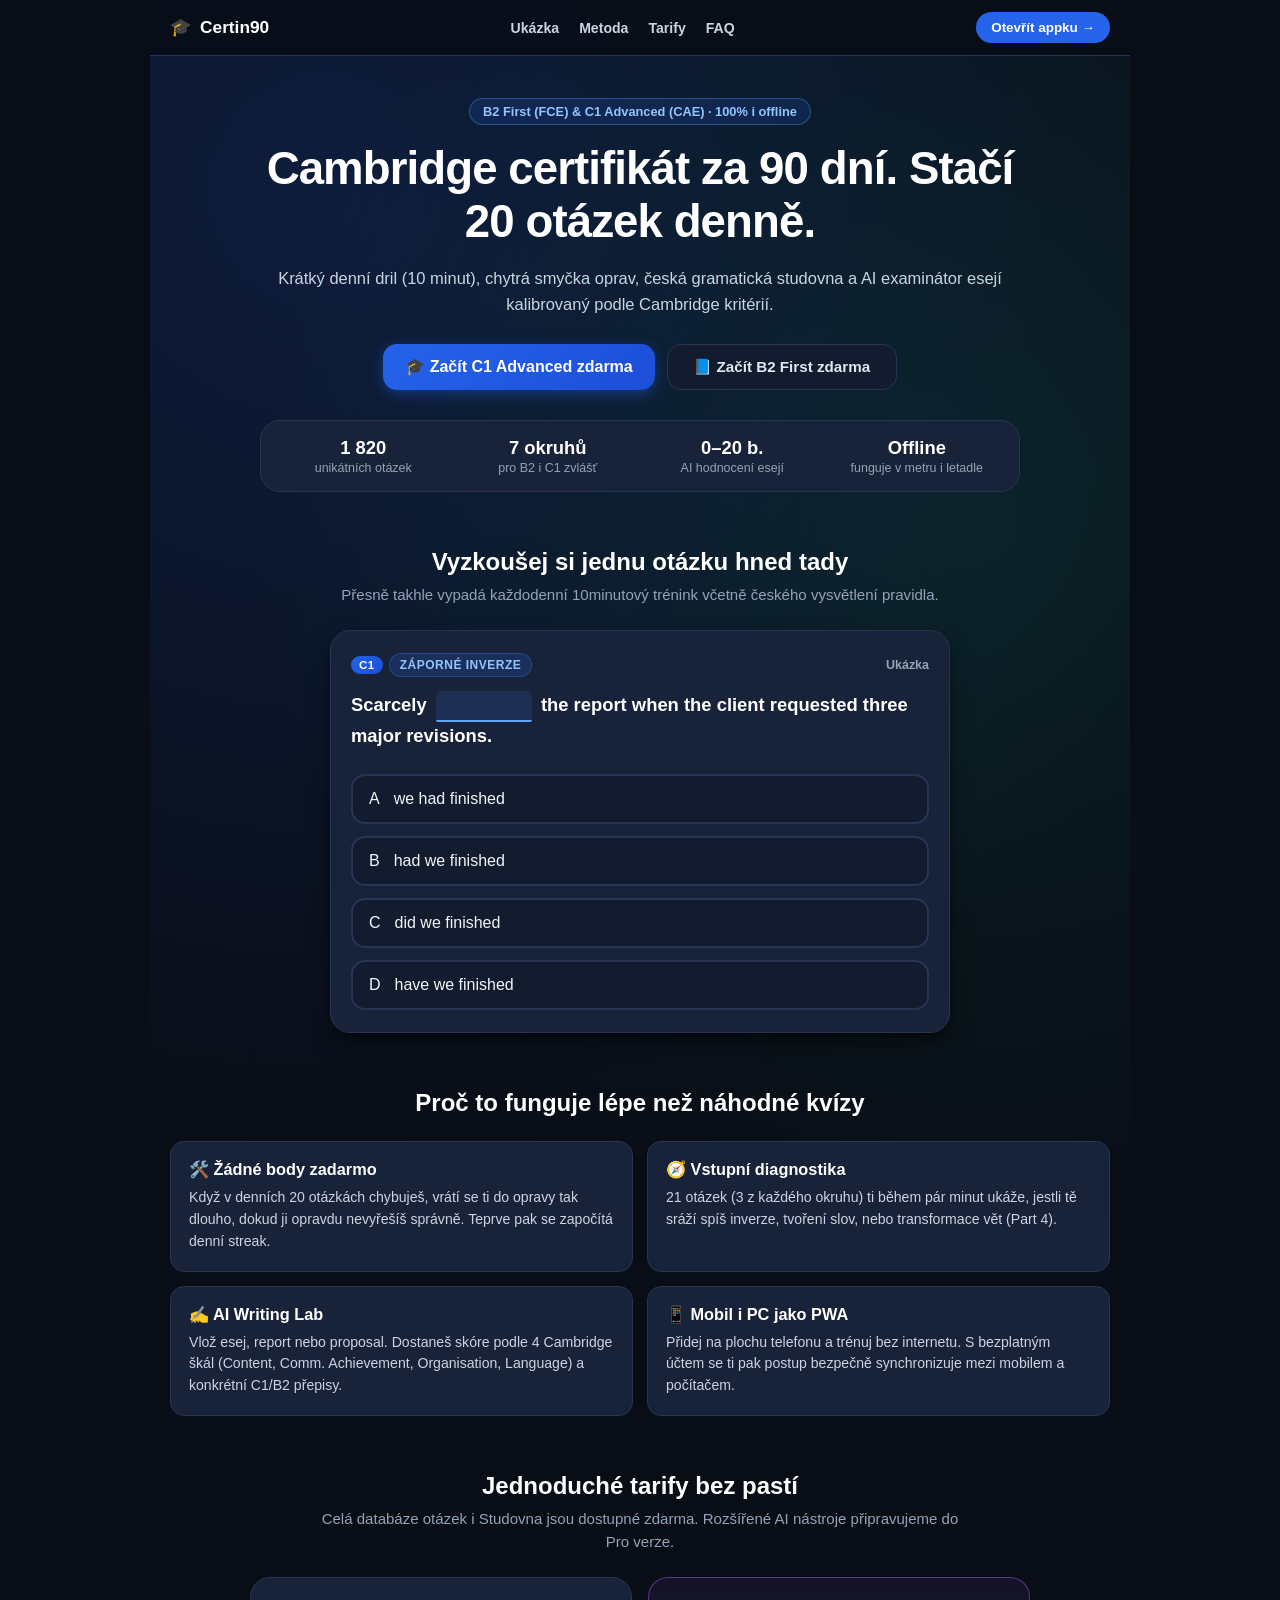
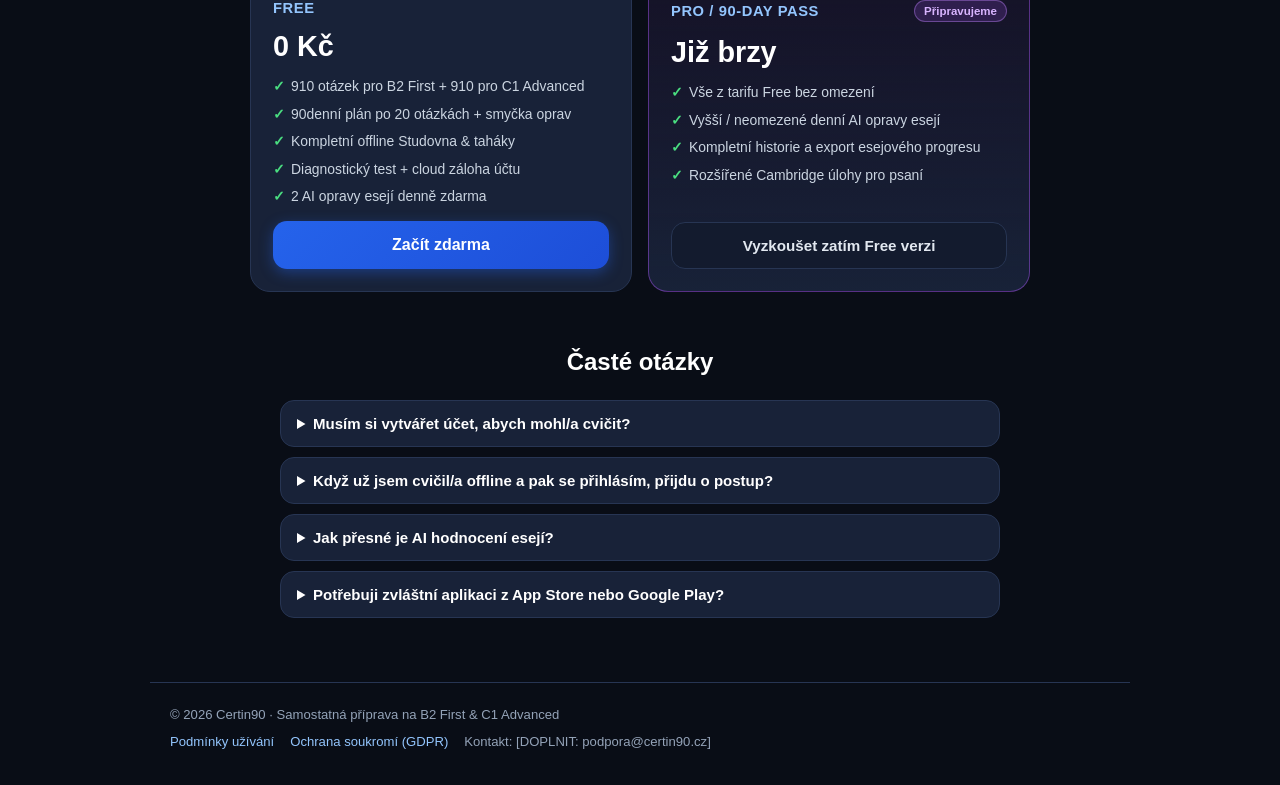
==== commit 10f302e9: "Add landing page, Czech legal pages, Google OAuth/recovery client, feedback, Writing Lab 2.0, and PW" ====
--- a/index.html
+++ b/index.html
@@ -17,7 +17,174 @@
   <link rel="stylesheet" href="style.css">
 </head>
 <body>
-  <div class="app-container">
+  <!-- Landing Page (Single-Domain Public Entry + Pricing + Interactive Demo) -->
+  <div id="landingView" class="landing-view" style="display: none;">
+    <header class="landing-nav">
+      <div class="landing-nav-inner">
+        <a href="#landingHero" class="landing-brand">
+          <span class="landing-logo">🎓</span>
+          <span>Certin90</span>
+        </a>
+        <nav class="landing-links">
+          <a href="#landingDemo">Ukázka</a>
+          <a href="#landingFeatures">Metoda</a>
+          <a href="#landingPricing">Tarify</a>
+          <a href="#landingFaq">FAQ</a>
+        </nav>
+        <button id="landingOpenAppBtn" class="landing-cta-sm" type="button">Otevřít appku →</button>
+      </div>
+    </header>
+
+    <main class="landing-main">
+      <section id="landingHero" class="landing-hero">
+        <div class="landing-eyebrow">B2 First (FCE) &amp; C1 Advanced (CAE) · 100% i offline</div>
+        <h1>Cambridge certifikát za 90 dní. Stačí 20 otázek denně.</h1>
+        <p class="landing-lead">
+          Krátký denní dril (10 minut), chytrá smyčka oprav, česká gramatická studovna a AI examinátor esejí kalibrovaný podle Cambridge kritérií.
+        </p>
+        <div class="landing-hero-actions">
+          <button id="landingStartC1Btn" class="primary-btn landing-hero-btn" type="button">
+            🎓 Začít C1 Advanced zdarma
+          </button>
+          <button id="landingStartB2Btn" class="secondary-btn landing-hero-btn" type="button">
+            📘 Začít B2 First zdarma
+          </button>
+        </div>
+        <div class="landing-stats-strip">
+          <div><strong>1 820</strong><span>unikátních otázek</span></div>
+          <div><strong>7 okruhů</strong><span>pro B2 i C1 zvlášť</span></div>
+          <div><strong>0–20 b.</strong><span>AI hodnocení esejí</span></div>
+          <div><strong>Offline</strong><span>funguje v metru i letadle</span></div>
+        </div>
+      </section>
+
+      <section id="landingDemo" class="landing-section">
+        <div class="landing-section-head">
+          <h2>Vyzkoušej si jednu otázku hned tady</h2>
+          <p>Přesně takhle vypadá každodenní 10minutový trénink včetně českého vysvětlení pravidla.</p>
+        </div>
+        <div class="card landing-demo-card">
+          <div class="card-meta">
+            <div class="meta-left-badges">
+              <span class="level-mini-tag">C1</span>
+              <span class="category-tag">Záporné inverze</span>
+            </div>
+            <span class="counter-tag">Ukázka</span>
+          </div>
+          <div class="question-text">
+            Scarcely <span class="blank-highlight">&nbsp;&nbsp;&nbsp;&nbsp;&nbsp;&nbsp;&nbsp;&nbsp;</span> the report when the client requested three major revisions.
+          </div>
+          <div class="options-container" id="landingDemoOptions">
+            <button type="button" class="option-btn landing-demo-opt" data-correct="false"><span class="opt-letter">A</span><span>we had finished</span></button>
+            <button type="button" class="option-btn landing-demo-opt" data-correct="true"><span class="opt-letter">B</span><span>had we finished</span></button>
+            <button type="button" class="option-btn landing-demo-opt" data-correct="false"><span class="opt-letter">C</span><span>did we finished</span></button>
+            <button type="button" class="option-btn landing-demo-opt" data-correct="false"><span class="opt-letter">D</span><span>have we finished</span></button>
+          </div>
+          <div id="landingDemoFeedback" class="landing-demo-feedback" style="display: none;"></div>
+        </div>
+      </section>
+
+      <section id="landingFeatures" class="landing-section">
+        <div class="landing-section-head">
+          <h2>Proč to funguje lépe než náhodné kvízy</h2>
+        </div>
+        <div class="landing-features-grid">
+          <div class="landing-feature-card">
+            <h3>🛠️ Žádné body zadarmo</h3>
+            <p>Když v denních 20 otázkách chybuješ, vrátí se ti do opravy tak dlouho, dokud ji opravdu nevyřešíš správně. Teprve pak se započítá denní streak.</p>
+          </div>
+          <div class="landing-feature-card">
+            <h3>🧭 Vstupní diagnostika</h3>
+            <p>21 otázek (3 z každého okruhu) ti během pár minut ukáže, jestli tě sráží spíš inverze, tvoření slov, nebo transformace vět (Part 4).</p>
+          </div>
+          <div class="landing-feature-card">
+            <h3>✍️ AI Writing Lab</h3>
+            <p>Vlož esej, report nebo proposal. Dostaneš skóre podle 4 Cambridge škál (Content, Comm. Achievement, Organisation, Language) a konkrétní C1/B2 přepisy.</p>
+          </div>
+          <div class="landing-feature-card">
+            <h3>📱 Mobil i PC jako PWA</h3>
+            <p>Přidej na plochu telefonu a trénuj bez internetu. S bezplatným účtem se ti pak postup bezpečně synchronizuje mezi mobilem a počítačem.</p>
+          </div>
+        </div>
+      </section>
+
+      <section id="landingPricing" class="landing-section">
+        <div class="landing-section-head">
+          <h2>Jednoduché tarify bez pastí</h2>
+          <p>Celá databáze otázek i Studovna jsou dostupné zdarma. Rozšířené AI nástroje připravujeme do Pro verze.</p>
+        </div>
+        <div class="landing-pricing-grid">
+          <div class="landing-price-card">
+            <div class="price-tier">Free</div>
+            <div class="price-val">0 Kč</div>
+            <ul class="price-list">
+              <li>910 otázek pro B2 First + 910 pro C1 Advanced</li>
+              <li>90denní plán po 20 otázkách + smyčka oprav</li>
+              <li>Kompletní offline Studovna &amp; taháky</li>
+              <li>Diagnostický test + cloud záloha účtu</li>
+              <li>2 AI opravy esejí denně zdarma</li>
+            </ul>
+            <button id="landingFreeBtn" class="primary-btn" type="button">Začít zdarma</button>
+          </div>
+
+          <div class="landing-price-card is-pro-card">
+            <div class="price-tier-row">
+              <span class="price-tier">Pro / 90-Day Pass</span>
+              <span class="coming-soon-pill">Připravujeme</span>
+            </div>
+            <div class="price-val">Již brzy</div>
+            <ul class="price-list">
+              <li>Vše z tarifu Free bez omezení</li>
+              <li>Vyšší / neomezené denní AI opravy esejí</li>
+              <li>Kompletní historie a export esejového progresu</li>
+              <li>Rozšířené Cambridge úlohy pro psaní</li>
+            </ul>
+            <button id="landingProWaitBtn" class="secondary-btn" type="button">Vyzkoušet zatím Free verzi</button>
+          </div>
+        </div>
+      </section>
+
+      <section id="landingFaq" class="landing-section">
+        <div class="landing-section-head">
+          <h2>Časté otázky</h2>
+        </div>
+        <div class="landing-faq-list">
+          <details class="landing-faq-item">
+            <summary>Musím si vytvářet účet, abych mohl/a cvičit?</summary>
+            <p>Nemusíš. Celý gramatický trenažér, denní dávky i Studovna fungují okamžitě bez registrace a bez internetu. Účet potřebuješ jen pro synchronizaci mezi více zařízeními a pro AI opravu esejí.</p>
+          </details>
+          <details class="landing-faq-item">
+            <summary>Když už jsem cvičil/a offline a pak se přihlásím, přijdu o postup?</summary>
+            <p>Ne. Při prvním přihlášení se tvůj dosavadní lokální postup automaticky nahraje do tvého cloudového účtu.</p>
+          </details>
+          <details class="landing-faq-item">
+            <summary>Jak přesné je AI hodnocení esejí?</summary>
+            <p>AI examinátor je kalibrovaný podle 4 oficiálních hodnoticích škál Cambridge (každá 0–5 bodů, celkem 20), hlídá cílový rozsah slov a vypisuje konkrétní gramatické chyby i lepší C1/B2 formulace.</p>
+          </details>
+          <details class="landing-faq-item">
+            <summary>Potřebuji zvláštní aplikaci z App Store nebo Google Play?</summary>
+            <p>Ne, jde o moderní PWA aplikaci. V prohlížeči na mobilu stačí zvolit „Přidat na plochu“ a chová se jako nativní aplikace včetně offline režimu.</p>
+          </details>
+        </div>
+      </section>
+    </main>
+
+    <footer class="landing-footer">
+      <div>© 2026 Certin90 · Samostatná příprava na B2 First &amp; C1 Advanced</div>
+      <div class="landing-footer-links">
+        <a href="./terms.html">Podmínky užívání</a>
+        <a href="./privacy.html">Ochrana soukromí (GDPR)</a>
+        <span>Kontakt: [DOPLNIT: podpora@certin90.cz]</span>
+      </div>
+    </footer>
+  </div>
+
+  <div class="app-container" id="appShell">
+    <!-- PWA Auto-Update Banner -->
+    <div id="pwaUpdateBanner" class="pwa-update-banner" style="display: none;">
+      <span>✨ K dispozici je nová verze Certin90</span>
+      <button id="pwaUpdateReloadBtn" type="button" class="mini-action-btn">Aktualizovat</button>
+    </div>
     <!-- Top Bar Header (Compact Single Row) -->
     <header class="app-header">
       <!-- 1) Menu & Settings Page Trigger (3 horizontal bars) -->
@@ -302,12 +469,81 @@
               <button id="menuSoundToggleBtn" class="mini-action-btn">Zapnuto</button>
             </div>
 
+            <div class="settings-row-card cloud-sync-card" id="cloudSyncCard">
+              <div class="cloud-sync-header">
+                <div class="settings-row-info">
+                  <strong>☁️ Cloud účet &amp; Synchronizace (Supabase)</strong>
+                  <small id="cloudSyncStatus">Lokální režim (offline). Přihlas se pro zálohu mezi mobilem a PC.</small>
+                </div>
+                <span class="sync-status-pill" id="cloudPlanPill">Offline</span>
+              </div>
+
+              <div class="cloud-auth-form" id="cloudAuthForm">
+                <button id="authGoogleBtn" class="google-oauth-btn" type="button">
+                  <svg width="16" height="16" viewBox="0 0 24 24" aria-hidden="true">
+                    <path fill="#EA4335" d="M12 10.2v3.9h5.4c-.2 1.3-1.5 3.8-5.4 3.8-3.3 0-6-2.7-6-6s2.7-6 6-6c1.9 0 3.1.8 3.8 1.5l2.6-2.5C16.7 3.3 14.6 2.4 12 2.4 6.7 2.4 2.4 6.7 2.4 12S6.7 21.6 12 21.6c6.9 0 9.6-4.8 9.6-7.3 0-.5-.1-.9-.1-1.3H12z"/>
+                  </svg>
+                  <span>Pokračovat přes Google</span>
+                </button>
+                <div class="auth-divider"><span>nebo e-mailem</span></div>
+                <div class="auth-inputs-grid">
+                  <input type="email" id="authEmailInput" class="auth-input" placeholder="E-mail (např. tvuj@email.cz)" autocomplete="email" />
+                  <input type="password" id="authPasswordInput" class="auth-input" placeholder="Heslo (min. 6 znaků)" autocomplete="current-password" />
+                </div>
+                <div class="cloud-auth-actions">
+                  <button id="authSignInBtn" class="mini-action-btn" type="button">Přihlásit se</button>
+                  <button id="authSignUpBtn" class="secondary-mini-btn" type="button">Registrovat</button>
+                  <button id="authForgotBtn" class="link-mini-btn" type="button">Zapomenuté heslo?</button>
+                </div>
+                <div class="legal-inline-note">
+                  Registrací souhlasíš s <a href="./terms.html">Podmínkami</a> a <a href="./privacy.html">GDPR</a>.
+                </div>
+                <div id="cloudAuthMsg" class="cloud-auth-msg" style="display: none;"></div>
+              </div>
+
+              <div class="cloud-signed-in-bar" id="cloudSignedInBar" style="display: none;">
+                <div class="cloud-user-line">
+                  <span id="cloudUserEmail">user@example.com</span>
+                </div>
+                <div class="cloud-auth-actions">
+                  <button id="cloudSyncNowBtn" class="mini-action-btn" type="button">Synchronizovat</button>
+                  <button id="authSignOutBtn" class="danger-mini-btn" type="button">Odhlásit</button>
+                </div>
+              </div>
+            </div>
+
             <div class="settings-row-card ai-teaser-card">
               <div class="settings-row-info">
                 <strong>✨ AI Oprava esejí (Gemini + Supabase)</strong>
-                <small>Chystáme: vložíš svou esej (B2/C1) a dostaneš bodování dle Cambridge kritérií.</small>
-              </div>
-              <span class="coming-soon-pill">Další krok</span>
+                <small>Napiš nebo vlož svou esej (B2/C1) a získej hodnocení podle Cambridge kritérií.</small>
+              </div>
+              <button id="openEssayLabBtn" class="mini-action-btn" type="button">Otevřít ✍️</button>
+            </div>
+
+            <div class="settings-row-card">
+              <div class="settings-row-info">
+                <strong>🏠 Úvodní stránka &amp; Tarify</strong>
+                <small>Zobrazit veřejnou prezentaci, ukázku, tarify a FAQ</small>
+              </div>
+              <button id="openLandingFromMenuBtn" class="secondary-mini-btn" type="button">Zobrazit</button>
+            </div>
+
+            <div class="settings-row-card cloud-sync-card" id="feedbackCard">
+              <div class="settings-row-info">
+                <strong>💬 Zpětná vazba &amp; Hlášení chyby</strong>
+                <small>Narazil jsi na chybu v otázce nebo máš nápad na vylepšení?</small>
+              </div>
+              <div class="essay-controls-row">
+                <select id="feedbackCategorySelect" class="auth-input">
+                  <option value="bug">Chyba v aplikaci</option>
+                  <option value="content">Chyba v otázce / textu</option>
+                  <option value="idea">Nápad na funkci</option>
+                  <option value="other">Jiné</option>
+                </select>
+                <button id="sendFeedbackBtn" class="mini-action-btn" type="button">Odeslat</button>
+              </div>
+              <textarea id="feedbackMessageInput" class="auth-input" rows="2" placeholder="Popiš krátce, o co jde (pro odeslání do cloudu se přihlas výše)..."></textarea>
+              <div id="feedbackStatusMsg" class="cloud-auth-msg" style="display: none;"></div>
             </div>
 
             <div class="settings-row-card danger-card">
@@ -316,6 +552,12 @@
                 <small>Vynuluje splněné okruhy (0/130) a dnešní dávku v aktivním levelu.</small>
               </div>
               <button id="resetLevelBtn" class="danger-mini-btn">Resetovat</button>
+            </div>
+
+            <div class="menu-legal-links">
+              <a href="./terms.html">Podmínky užívání</a>
+              <span>·</span>
+              <a href="./privacy.html">Ochrana soukromí (GDPR)</a>
             </div>
           </section>
         </div>
@@ -367,12 +609,91 @@
         </button>
       </div>
     </div>
+
+    <!-- AI Essay Grading Lab Modal -->
+    <div class="celebration-overlay" id="essayOverlay">
+      <div class="celebration-card essay-modal-card">
+        <div class="essay-modal-top">
+          <div>
+            <h2>✨ AI Oprava esejí</h2>
+            <p class="essay-modal-sub" id="essayQuotaLabel">Hodnocení podle Cambridge kritérií (0–20 b.)</p>
+          </div>
+          <button id="closeEssayBtn" class="close-btn" title="Zavřít">&times;</button>
+        </div>
+
+        <div class="essay-auth-notice" id="essayAuthNotice" style="display: none;">
+          <span>Pro AI opravu esejí se nejprve přihlas do Cloud účtu v levém menu (≡). Offline testy i Studovna fungují dál bez účtu.</span>
+          <button id="essayOpenAuthBtn" class="mini-action-btn" type="button">Otevřít přihlášení</button>
+        </div>
+
+        <div class="essay-controls-row">
+          <select id="essayLevelSelect" class="auth-input">
+            <option value="c1">C1 Advanced (CAE)</option>
+            <option value="b2">B2 First (FCE)</option>
+          </select>
+          <select id="essayTaskSelect" class="auth-input">
+            <option value="essay">Essay</option>
+            <option value="report">Report</option>
+            <option value="proposal">Proposal</option>
+            <option value="review">Review</option>
+            <option value="letter">Letter / Email</option>
+            <option value="article">Article</option>
+          </select>
+        </div>
+
+        <div class="essay-prompt-bar">
+          <input
+            type="text"
+            id="essayPromptInput"
+            class="auth-input"
+            placeholder="Zadání / téma eseje (volitelné)..."
+          />
+          <button id="essayPickPromptBtn" class="secondary-mini-btn" type="button" title="Vložit vzorové Cambridge zadání">
+            Vzorové zadání 🎲
+          </button>
+        </div>
+
+        <textarea
+          id="essayTextInput"
+          class="auth-input essay-textarea"
+          rows="7"
+          placeholder="Sem vlož nebo napiš svůj text v angličtině (B2: 140–190 slov, C1: 220–260 slov)..."
+        ></textarea>
+
+        <div class="essay-submit-row">
+          <span class="essay-word-count" id="essayWordCount">0 / 220–260 slov</span>
+          <button id="gradeEssaySubmitBtn" class="primary-btn essay-submit-btn" type="button">
+            Opravit pomocí AI ✨
+          </button>
+        </div>
+
+        <div id="essayStatusMsg" class="cloud-auth-msg" style="display: none;"></div>
+        <div id="essayResultContainer" class="essay-result-container" style="display: none;"></div>
+        <div id="essayHistoryContainer" class="essay-history-container" style="display: none;"></div>
+      </div>
+    </div>
+
+    <!-- Password Recovery Modal -->
+    <div class="celebration-overlay" id="recoveryOverlay">
+      <div class="celebration-card onboarding-card">
+        <div class="celebration-flame">🔑</div>
+        <h2>Nastavení nového hesla</h2>
+        <p class="celebration-sub">Zadej nové heslo pro svůj účet Certin90 (minimálně 6 znaků).</p>
+        <input type="password" id="recoveryPasswordInput" class="auth-input" placeholder="Nové heslo..." style="margin-top: 12px;" />
+        <div id="recoveryStatusMsg" class="cloud-auth-msg" style="display: none; margin-top: 10px;"></div>
+        <div class="state-actions" style="margin-top: 14px;">
+          <button id="recoverySaveBtn" class="primary-btn" type="button">Uložit nové heslo</button>
+          <button id="recoveryCancelBtn" class="secondary-btn" type="button">Zrušit</button>
+        </div>
+      </div>
+    </div>
   </div>
 
   <!-- Scripts -->
   <script src="questions-b2.js"></script>
   <script src="questions-c1.js"></script>
   <script src="theory.js"></script>
+  <script src="supabase-client.js"></script>
   <script src="app.js"></script>
 </body>
 </html>
--- a/style.css
+++ b/style.css
@@ -333,6 +333,22 @@
   margin-bottom: 24px;
 }
 
+.blank-highlight {
+  display: inline-flex;
+  align-items: center;
+  justify-content: center;
+  min-width: 96px;
+  padding: 0 10px;
+  margin: 0 4px;
+  color: #60a5fa;
+  background: rgba(59, 130, 246, 0.14);
+  border-bottom: 2.5px solid #60a5fa;
+  border-radius: 6px 6px 2px 2px;
+  letter-spacing: 1px;
+  vertical-align: baseline;
+  white-space: nowrap;
+}
+
 /* Options Container (A, B, C, D) */
 .options-container {
   display: flex;
@@ -804,17 +820,42 @@
 
 .theory-chips {
   display: flex;
-  gap: 6px;
+  gap: 8px;
   overflow-x: auto;
-  padding-bottom: 4px;
-  scrollbar-width: none;
+  overflow-y: hidden;
+  padding-bottom: 10px;
+  -webkit-overflow-scrolling: touch;
+  touch-action: pan-x pan-y;
+  cursor: grab;
+  scrollbar-width: thin;
+  scrollbar-color: rgba(96, 165, 250, 0.75) rgba(255, 255, 255, 0.07);
+}
+
+.theory-chips.is-dragging {
+  cursor: grabbing;
 }
 
 .theory-chips::-webkit-scrollbar {
-  display: none;
+  height: 7px;
+}
+
+.theory-chips::-webkit-scrollbar-track {
+  background: rgba(255, 255, 255, 0.07);
+  border-radius: var(--radius-full);
+}
+
+.theory-chips::-webkit-scrollbar-thumb {
+  background: rgba(96, 165, 250, 0.7);
+  border-radius: var(--radius-full);
+}
+
+.theory-chips::-webkit-scrollbar-thumb:hover {
+  background: rgba(96, 165, 250, 0.95);
 }
 
 .chip {
+  flex-shrink: 0;
+  touch-action: pan-x pan-y;
   background: var(--bg-secondary);
   border: 1px solid var(--border-color);
   color: var(--text-muted);
@@ -1473,3 +1514,892 @@
   font-size: 0.8rem;
   color: var(--text-muted);
 }
+
+/* ========================================================
+   Cloud Sync & AI Essay Lab Styles
+   ======================================================== */
+
+.cloud-sync-card {
+  flex-direction: column;
+  align-items: stretch;
+  gap: 10px;
+}
+
+.cloud-sync-header {
+  display: flex;
+  align-items: flex-start;
+  justify-content: space-between;
+  gap: 10px;
+}
+
+.sync-status-pill {
+  font-size: 0.72rem;
+  font-weight: 800;
+  padding: 4px 9px;
+  border-radius: var(--radius-full);
+  background: rgba(148, 163, 184, 0.14);
+  color: #cbd5e1;
+  white-space: nowrap;
+}
+
+.sync-status-pill.is-online {
+  background: rgba(34, 197, 94, 0.18);
+  color: #4ade80;
+}
+
+.sync-status-pill.is-pro {
+  background: rgba(250, 204, 21, 0.2);
+  color: #fde047;
+}
+
+.cloud-auth-form,
+.cloud-signed-in-bar {
+  display: flex;
+  flex-direction: column;
+  gap: 8px;
+}
+
+.auth-inputs-grid {
+  display: grid;
+  grid-template-columns: 1fr;
+  gap: 8px;
+}
+
+.auth-input {
+  width: 100%;
+  background: rgba(15, 23, 42, 0.75);
+  border: 1px solid var(--border-color);
+  border-radius: var(--radius-sm);
+  color: #f8fafc;
+  padding: 9px 11px;
+  font-size: 0.86rem;
+  font-family: inherit;
+  outline: none;
+  transition: border-color 0.15s;
+}
+
+.auth-input:focus {
+  border-color: var(--accent-blue-light);
+}
+
+.cloud-auth-actions {
+  display: flex;
+  align-items: center;
+  gap: 8px;
+  flex-wrap: wrap;
+}
+
+.secondary-mini-btn {
+  background: rgba(255, 255, 255, 0.08);
+  border: 1px solid rgba(255, 255, 255, 0.18);
+  color: #e2e8f0;
+  border-radius: var(--radius-sm);
+  padding: 7px 12px;
+  font-size: 0.8rem;
+  font-weight: 700;
+  cursor: pointer;
+  white-space: nowrap;
+}
+
+.cloud-user-line {
+  font-size: 0.84rem;
+  color: #93c5fd;
+  font-weight: 600;
+  word-break: break-all;
+}
+
+.cloud-auth-msg {
+  font-size: 0.8rem;
+  padding: 8px 10px;
+  border-radius: var(--radius-sm);
+  background: rgba(59, 130, 246, 0.14);
+  border: 1px solid rgba(96, 165, 250, 0.35);
+  color: #bfdbfe;
+  line-height: 1.4;
+  text-align: left;
+}
+
+.cloud-auth-msg.is-error {
+  background: rgba(239, 68, 68, 0.14);
+  border-color: rgba(239, 68, 68, 0.45);
+  color: #fecaca;
+}
+
+.cloud-auth-msg.is-success {
+  background: rgba(34, 197, 94, 0.14);
+  border-color: rgba(34, 197, 94, 0.45);
+  color: #bbf7d0;
+}
+
+/* AI Essay Lab Modal */
+.essay-modal-card {
+  max-width: 560px;
+  width: 94%;
+  max-height: 88vh;
+  overflow-y: auto;
+  text-align: left;
+  display: flex;
+  flex-direction: column;
+  gap: 10px;
+  padding: 20px;
+}
+
+.essay-modal-top {
+  display: flex;
+  align-items: flex-start;
+  justify-content: space-between;
+  gap: 12px;
+}
+
+.essay-modal-top h2 {
+  font-size: 1.2rem;
+  margin: 0;
+}
+
+.essay-modal-sub {
+  font-size: 0.8rem;
+  color: var(--text-muted);
+  margin-top: 2px;
+}
+
+.essay-auth-notice {
+  background: rgba(245, 158, 11, 0.14);
+  border: 1px solid rgba(245, 158, 11, 0.4);
+  border-radius: var(--radius-sm);
+  padding: 10px 12px;
+  font-size: 0.82rem;
+  color: #fde68a;
+  display: flex;
+  flex-direction: column;
+  gap: 8px;
+}
+
+.essay-controls-row {
+  display: grid;
+  grid-template-columns: 1fr 1fr;
+  gap: 8px;
+}
+
+.essay-textarea {
+  resize: vertical;
+  min-height: 130px;
+  line-height: 1.45;
+}
+
+.essay-submit-row {
+  display: flex;
+  align-items: center;
+  justify-content: space-between;
+  gap: 12px;
+}
+
+.essay-word-count {
+  font-size: 0.8rem;
+  color: var(--text-muted);
+  font-weight: 600;
+}
+
+.essay-submit-btn {
+  width: auto;
+  padding: 10px 16px;
+  font-size: 0.88rem;
+}
+
+.essay-result-container {
+  background: rgba(15, 23, 42, 0.72);
+  border: 1px solid var(--border-color);
+  border-radius: var(--radius-md);
+  padding: 12px;
+  display: flex;
+  flex-direction: column;
+  gap: 10px;
+  font-size: 0.84rem;
+  line-height: 1.45;
+}
+
+.essay-scores-grid {
+  display: grid;
+  grid-template-columns: repeat(2, 1fr);
+  gap: 8px;
+}
+
+.essay-score-pill {
+  background: rgba(37, 99, 235, 0.15);
+  border: 1px solid rgba(96, 165, 250, 0.3);
+  border-radius: var(--radius-sm);
+  padding: 6px 9px;
+  display: flex;
+  justify-content: space-between;
+  align-items: center;
+  font-size: 0.78rem;
+  color: #e2e8f0;
+}
+
+.essay-score-pill strong {
+  color: #60a5fa;
+}
+
+.essay-upgrade-item {
+  background: rgba(255, 255, 255, 0.04);
+  border-left: 3px solid var(--accent-blue-light);
+  padding: 7px 9px;
+  border-radius: 0 var(--radius-sm) var(--radius-sm) 0;
+  margin-top: 6px;
+}
+
+.essay-history-container {
+  border-top: 1px solid rgba(255, 255, 255, 0.08);
+  padding-top: 10px;
+  display: flex;
+  flex-direction: column;
+  gap: 6px;
+}
+
+.essay-history-item {
+  background: rgba(255, 255, 255, 0.05);
+  border: 1px solid rgba(255, 255, 255, 0.12);
+  border-radius: var(--radius-sm);
+  padding: 9px 12px;
+  font-size: 0.82rem;
+  font-family: inherit;
+  color: var(--text-primary);
+  width: 100%;
+  text-align: left;
+  display: flex;
+  justify-content: space-between;
+  align-items: center;
+  gap: 10px;
+  cursor: pointer;
+  transition: border-color 0.15s, background-color 0.15s;
+}
+
+.essay-history-item strong {
+  color: #60a5fa;
+  white-space: nowrap;
+}
+
+.essay-history-item:hover {
+  border-color: var(--accent-blue-light);
+  background: rgba(59, 130, 246, 0.12);
+}
+
+/* ========================================================
+   PWA Update Banner, Auth Extras, Writing Lab 2.0 & Legal
+   ======================================================== */
+
+.pwa-update-banner {
+  background: rgba(37, 99, 235, 0.22);
+  border-bottom: 1px solid rgba(96, 165, 250, 0.45);
+  color: #e0f2fe;
+  padding: 8px 14px;
+  font-size: 0.82rem;
+  font-weight: 600;
+  display: flex;
+  align-items: center;
+  justify-content: space-between;
+  gap: 10px;
+}
+
+.google-oauth-btn {
+  width: 100%;
+  background: #ffffff;
+  color: #111827;
+  border: 1px solid #e2e8f0;
+  border-radius: var(--radius-sm);
+  padding: 9px 12px;
+  font-size: 0.86rem;
+  font-weight: 700;
+  font-family: inherit;
+  display: flex;
+  align-items: center;
+  justify-content: center;
+  gap: 9px;
+  cursor: pointer;
+  transition: transform 0.1s, opacity 0.15s;
+}
+
+.google-oauth-btn:hover {
+  opacity: 0.94;
+}
+
+.google-oauth-btn:active {
+  transform: scale(0.99);
+}
+
+.auth-divider {
+  display: flex;
+  align-items: center;
+  gap: 8px;
+  color: var(--text-muted);
+  font-size: 0.74rem;
+  margin: 2px 0;
+}
+
+.auth-divider::before,
+.auth-divider::after {
+  content: "";
+  flex: 1;
+  height: 1px;
+  background: rgba(255, 255, 255, 0.1);
+}
+
+.link-mini-btn {
+  background: transparent;
+  border: none;
+  color: #93c5fd;
+  font-size: 0.78rem;
+  font-weight: 600;
+  cursor: pointer;
+  padding: 4px 6px;
+  text-decoration: underline;
+  margin-left: auto;
+}
+
+.legal-inline-note {
+  font-size: 0.73rem;
+  color: var(--text-muted);
+  line-height: 1.4;
+}
+
+.legal-inline-note a,
+.menu-legal-links a {
+  color: #93c5fd;
+  text-decoration: none;
+}
+
+.legal-inline-note a:hover,
+.menu-legal-links a:hover {
+  text-decoration: underline;
+}
+
+.menu-legal-links {
+  display: flex;
+  justify-content: center;
+  align-items: center;
+  gap: 8px;
+  font-size: 0.76rem;
+  color: var(--text-muted);
+  padding: 6px 0 4px;
+}
+
+.essay-prompt-bar {
+  display: flex;
+  gap: 8px;
+  align-items: stretch;
+}
+
+.essay-prompt-bar .auth-input {
+  flex: 1;
+  min-width: 0;
+}
+
+.essay-word-count.is-target {
+  color: #4ade80;
+}
+
+.essay-word-count.is-over {
+  color: #fbbf24;
+}
+
+.essay-orig-details {
+  background: rgba(255, 255, 255, 0.03);
+  border: 1px solid rgba(255, 255, 255, 0.1);
+  border-radius: var(--radius-sm);
+  padding: 8px 10px;
+}
+
+.essay-orig-details summary {
+  cursor: pointer;
+  font-size: 0.8rem;
+  font-weight: 700;
+  color: #93c5fd;
+}
+
+.essay-orig-text {
+  margin-top: 8px;
+  font-size: 0.8rem;
+  color: #cbd5e1;
+  white-space: pre-wrap;
+  line-height: 1.45;
+}
+
+.essay-result-actions {
+  display: flex;
+  gap: 8px;
+  flex-wrap: wrap;
+}
+
+/* ========================================================
+   Landing Page (Single-Domain Public Entry)
+   ======================================================== */
+
+.landing-view {
+  min-height: 100vh;
+  background:
+    radial-gradient(circle at 18% 8%, rgba(37, 99, 235, 0.18), transparent 42%),
+    radial-gradient(circle at 85% 22%, rgba(16, 185, 129, 0.11), transparent 36%),
+    var(--bg-primary);
+  color: var(--text-primary);
+}
+
+.landing-nav {
+  position: sticky;
+  top: 0;
+  z-index: 20;
+  background: rgba(9, 13, 22, 0.86);
+  backdrop-filter: blur(12px);
+  border-bottom: 1px solid var(--border-color);
+}
+
+.landing-nav-inner {
+  max-width: 1020px;
+  margin: 0 auto;
+  padding: 12px 20px;
+  display: flex;
+  align-items: center;
+  justify-content: space-between;
+  gap: 16px;
+}
+
+.landing-brand {
+  display: inline-flex;
+  align-items: center;
+  gap: 8px;
+  color: #fff;
+  text-decoration: none;
+  font-weight: 800;
+  font-size: 1.08rem;
+}
+
+.landing-links {
+  display: flex;
+  align-items: center;
+  gap: 20px;
+}
+
+.landing-links a {
+  color: #cbd5e1;
+  text-decoration: none;
+  font-size: 0.88rem;
+  font-weight: 600;
+}
+
+.landing-links a:hover {
+  color: #fff;
+}
+
+.landing-cta-sm {
+  background: var(--accent-blue);
+  color: #fff;
+  border: none;
+  border-radius: var(--radius-full);
+  padding: 8px 15px;
+  font-size: 0.84rem;
+  font-weight: 700;
+  font-family: inherit;
+  cursor: pointer;
+  white-space: nowrap;
+}
+
+.landing-main {
+  max-width: 980px;
+  margin: 0 auto;
+  padding: 42px 20px 64px;
+}
+
+.landing-hero {
+  text-align: center;
+  max-width: 760px;
+  margin: 0 auto 56px;
+}
+
+.landing-eyebrow {
+  display: inline-block;
+  padding: 5px 13px;
+  border-radius: var(--radius-full);
+  background: rgba(37, 99, 235, 0.16);
+  border: 1px solid rgba(96, 165, 250, 0.35);
+  color: #93c5fd;
+  font-size: 0.8rem;
+  font-weight: 700;
+  margin-bottom: 18px;
+}
+
+.landing-hero h1 {
+  font-size: clamp(1.85rem, 4.4vw, 2.85rem);
+  line-height: 1.16;
+  letter-spacing: -0.02em;
+  color: #fff;
+  margin-bottom: 16px;
+}
+
+.landing-lead {
+  font-size: 1.03rem;
+  line-height: 1.6;
+  color: #cbd5e1;
+  margin-bottom: 26px;
+}
+
+.landing-hero-actions {
+  display: flex;
+  justify-content: center;
+  gap: 12px;
+  flex-wrap: wrap;
+  margin-bottom: 30px;
+}
+
+.landing-hero-btn {
+  width: auto;
+  min-width: 230px;
+  padding: 13px 22px;
+}
+
+.landing-stats-strip {
+  display: grid;
+  grid-template-columns: repeat(4, 1fr);
+  gap: 12px;
+  background: var(--bg-card);
+  border: 1px solid var(--border-color);
+  border-radius: var(--radius-lg);
+  padding: 16px;
+}
+
+.landing-stats-strip > div {
+  display: flex;
+  flex-direction: column;
+  gap: 2px;
+}
+
+.landing-stats-strip strong {
+  font-size: 1.15rem;
+  color: #fff;
+}
+
+.landing-stats-strip span {
+  font-size: 0.78rem;
+  color: var(--text-muted);
+}
+
+.landing-section {
+  margin-top: 56px;
+}
+
+.landing-section-head {
+  text-align: center;
+  max-width: 640px;
+  margin: 0 auto 24px;
+}
+
+.landing-section-head h2 {
+  font-size: 1.5rem;
+  color: #fff;
+  margin-bottom: 8px;
+}
+
+.landing-section-head p {
+  color: var(--text-muted);
+  font-size: 0.94rem;
+  line-height: 1.5;
+}
+
+.landing-demo-card {
+  max-width: 620px;
+  margin: 0 auto;
+}
+
+.landing-demo-feedback {
+  margin-top: 14px;
+  padding: 12px 14px;
+  border-radius: var(--radius-md);
+  font-size: 0.86rem;
+  line-height: 1.5;
+}
+
+.landing-demo-feedback.is-ok {
+  background: rgba(34, 197, 94, 0.14);
+  border: 1px solid rgba(34, 197, 94, 0.45);
+  color: #dcfce7;
+}
+
+.landing-demo-feedback.is-wrong {
+  background: rgba(239, 68, 68, 0.14);
+  border: 1px solid rgba(239, 68, 68, 0.45);
+  color: #fee2e2;
+}
+
+.landing-features-grid {
+  display: grid;
+  grid-template-columns: repeat(2, 1fr);
+  gap: 14px;
+}
+
+.landing-feature-card {
+  background: var(--bg-card);
+  border: 1px solid var(--border-color);
+  border-radius: var(--radius-md);
+  padding: 18px;
+}
+
+.landing-feature-card h3 {
+  font-size: 1.02rem;
+  color: #fff;
+  margin-bottom: 8px;
+}
+
+.landing-feature-card p {
+  font-size: 0.88rem;
+  color: #cbd5e1;
+  line-height: 1.55;
+}
+
+.landing-pricing-grid {
+  display: grid;
+  grid-template-columns: repeat(2, 1fr);
+  gap: 16px;
+  max-width: 780px;
+  margin: 0 auto;
+}
+
+.landing-price-card {
+  background: var(--bg-card);
+  border: 1px solid var(--border-color);
+  border-radius: var(--radius-lg);
+  padding: 22px;
+  display: flex;
+  flex-direction: column;
+  gap: 14px;
+}
+
+.landing-price-card.is-pro-card {
+  border-color: rgba(168, 85, 247, 0.45);
+  background: linear-gradient(180deg, rgba(168, 85, 247, 0.08), var(--bg-card));
+}
+
+.price-tier-row {
+  display: flex;
+  justify-content: space-between;
+  align-items: center;
+  gap: 8px;
+}
+
+.price-tier {
+  font-size: 0.92rem;
+  font-weight: 800;
+  color: #93c5fd;
+  text-transform: uppercase;
+  letter-spacing: 0.04em;
+}
+
+.price-val {
+  font-size: 1.8rem;
+  font-weight: 800;
+  color: #fff;
+}
+
+.price-list {
+  list-style: none;
+  padding: 0;
+  margin: 0;
+  display: flex;
+  flex-direction: column;
+  gap: 8px;
+  flex: 1;
+}
+
+.price-list li {
+  font-size: 0.87rem;
+  color: #cbd5e1;
+  padding-left: 18px;
+  position: relative;
+  line-height: 1.4;
+}
+
+.price-list li::before {
+  content: "✓";
+  position: absolute;
+  left: 0;
+  color: #4ade80;
+  font-weight: 800;
+}
+
+.landing-faq-list {
+  max-width: 720px;
+  margin: 0 auto;
+  display: flex;
+  flex-direction: column;
+  gap: 10px;
+}
+
+.landing-faq-item {
+  background: var(--bg-card);
+  border: 1px solid var(--border-color);
+  border-radius: var(--radius-md);
+  padding: 14px 16px;
+}
+
+.landing-faq-item summary {
+  cursor: pointer;
+  font-weight: 700;
+  font-size: 0.94rem;
+  color: #fff;
+}
+
+.landing-faq-item p {
+  margin-top: 10px;
+  font-size: 0.87rem;
+  color: #cbd5e1;
+  line-height: 1.55;
+}
+
+.landing-footer {
+  border-top: 1px solid var(--border-color);
+  padding: 24px 20px 36px;
+  max-width: 980px;
+  margin: 0 auto;
+  display: flex;
+  justify-content: space-between;
+  align-items: center;
+  flex-wrap: wrap;
+  gap: 12px;
+  font-size: 0.82rem;
+  color: var(--text-muted);
+}
+
+.landing-footer-links {
+  display: flex;
+  align-items: center;
+  flex-wrap: wrap;
+  gap: 16px;
+}
+
+.landing-footer-links a {
+  color: #93c5fd;
+  text-decoration: none;
+}
+
+.landing-footer-links a:hover {
+  text-decoration: underline;
+}
+
+@media (max-width: 680px) {
+  .landing-links {
+    display: none;
+  }
+  .landing-stats-strip,
+  .landing-features-grid,
+  .landing-pricing-grid {
+    grid-template-columns: 1fr;
+  }
+  .essay-prompt-bar {
+    flex-direction: column;
+  }
+}
+
+/* ========================================================
+   Legal Documents (terms.html, privacy.html)
+   ======================================================== */
+
+.legal-page-body {
+  background: var(--bg-primary);
+  color: var(--text-primary);
+  min-height: 100vh;
+  padding: 24px 16px 56px;
+}
+
+.legal-shell {
+  max-width: 780px;
+  margin: 0 auto;
+}
+
+.legal-topbar {
+  display: flex;
+  justify-content: space-between;
+  align-items: center;
+  flex-wrap: wrap;
+  gap: 12px;
+  margin-bottom: 18px;
+}
+
+.legal-back-link,
+.legal-alt-link {
+  color: #93c5fd;
+  text-decoration: none;
+  font-size: 0.88rem;
+  font-weight: 700;
+}
+
+.legal-back-link:hover,
+.legal-alt-link:hover {
+  text-decoration: underline;
+}
+
+.legal-card {
+  background: var(--bg-card);
+  border: 1px solid var(--border-color);
+  border-radius: var(--radius-lg);
+  padding: 26px 24px;
+  line-height: 1.65;
+}
+
+.legal-card h1 {
+  font-size: 1.55rem;
+  color: #fff;
+  margin-bottom: 6px;
+}
+
+.legal-meta {
+  font-size: 0.82rem;
+  color: var(--text-muted);
+  margin-bottom: 18px;
+}
+
+.legal-notice-box {
+  background: rgba(245, 158, 11, 0.12);
+  border: 1px solid rgba(245, 158, 11, 0.38);
+  border-radius: var(--radius-md);
+  padding: 12px 14px;
+  font-size: 0.86rem;
+  color: #fde68a;
+  margin-bottom: 20px;
+}
+
+.legal-card h2 {
+  font-size: 1.08rem;
+  color: #93c5fd;
+  margin: 22px 0 8px;
+}
+
+.legal-card p,
+.legal-card li {
+  font-size: 0.92rem;
+  color: #e2e8f0;
+  margin-bottom: 10px;
+}
+
+.legal-card ul {
+  padding-left: 20px;
+}
+
+.legal-card a {
+  color: #60a5fa;
+}
+
+.legal-table {
+  width: 100%;
+  border-collapse: collapse;
+  margin: 12px 0 18px;
+  font-size: 0.84rem;
+}
+
+.legal-table th,
+.legal-table td {
+  border: 1px solid var(--border-color);
+  padding: 9px 10px;
+  text-align: left;
+  vertical-align: top;
+}
+
+.legal-table th {
+  background: rgba(37, 99, 235, 0.15);
+  color: #93c5fd;
+}
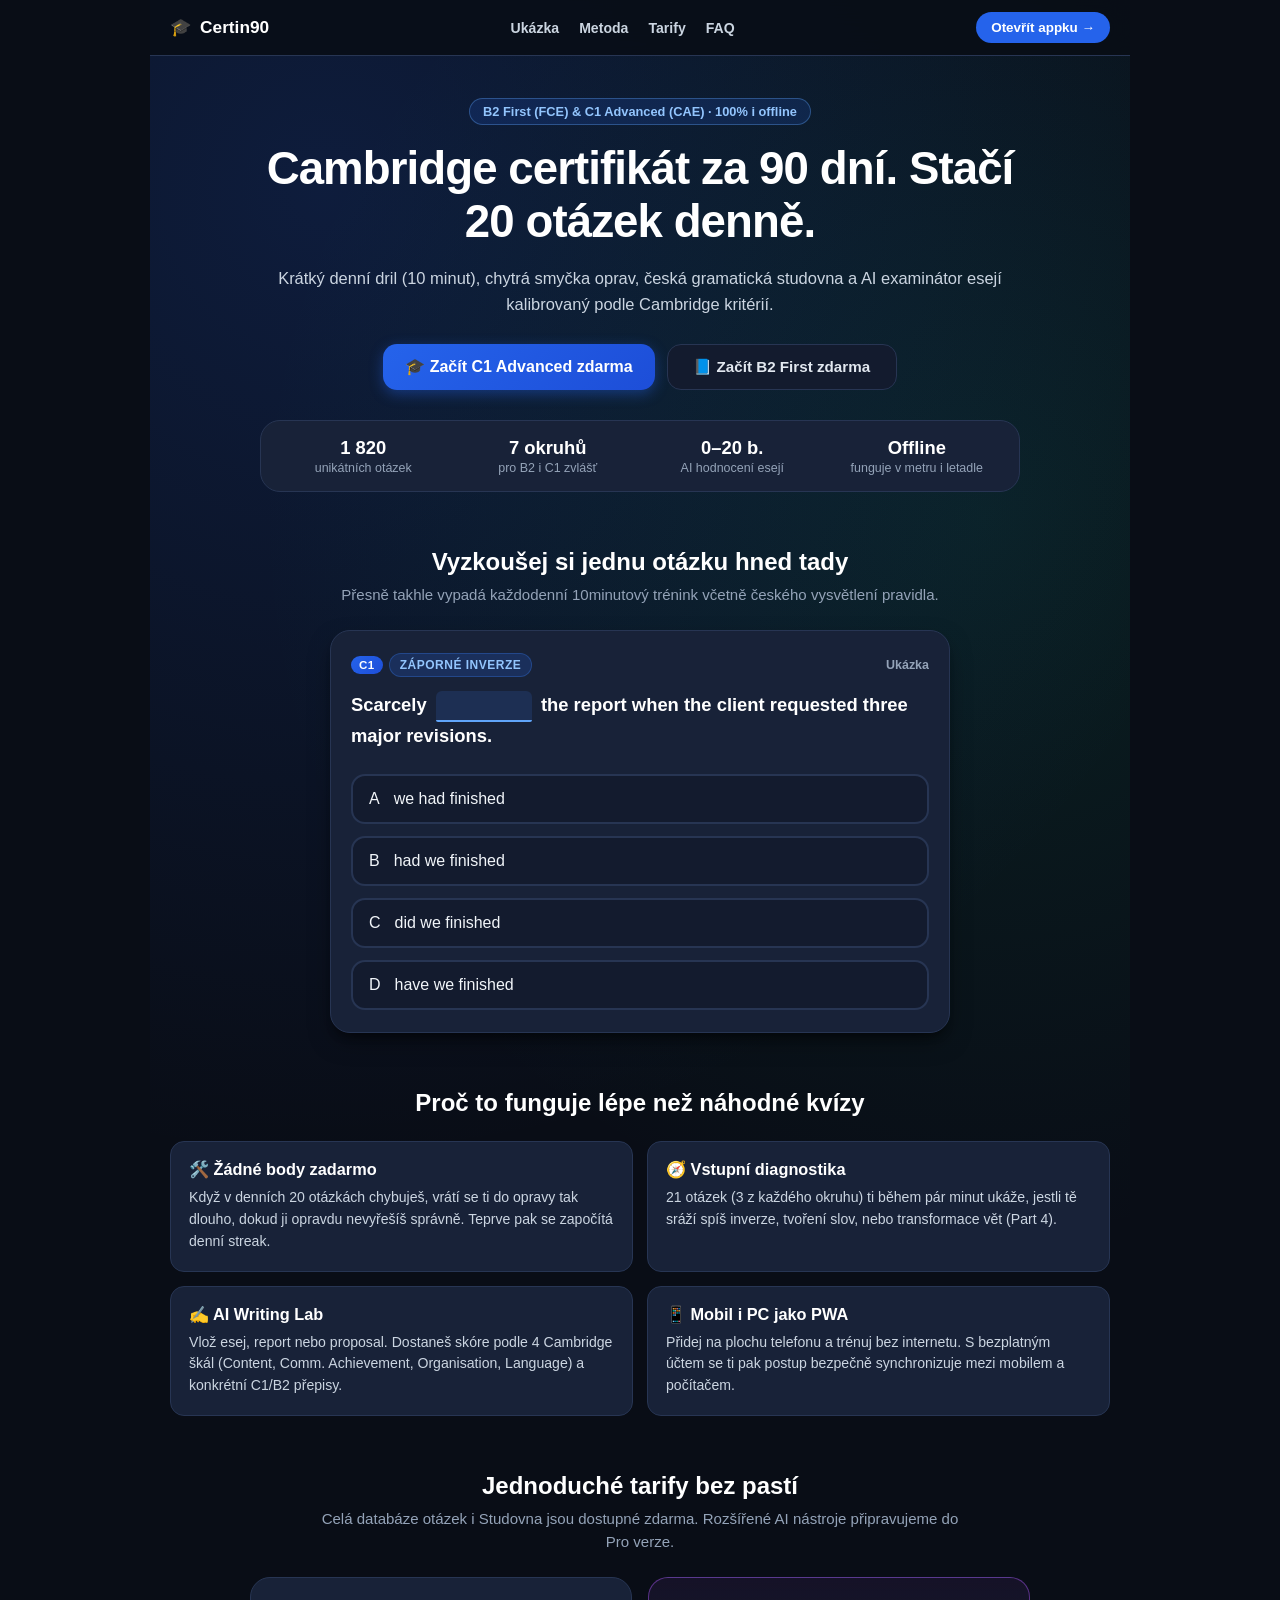
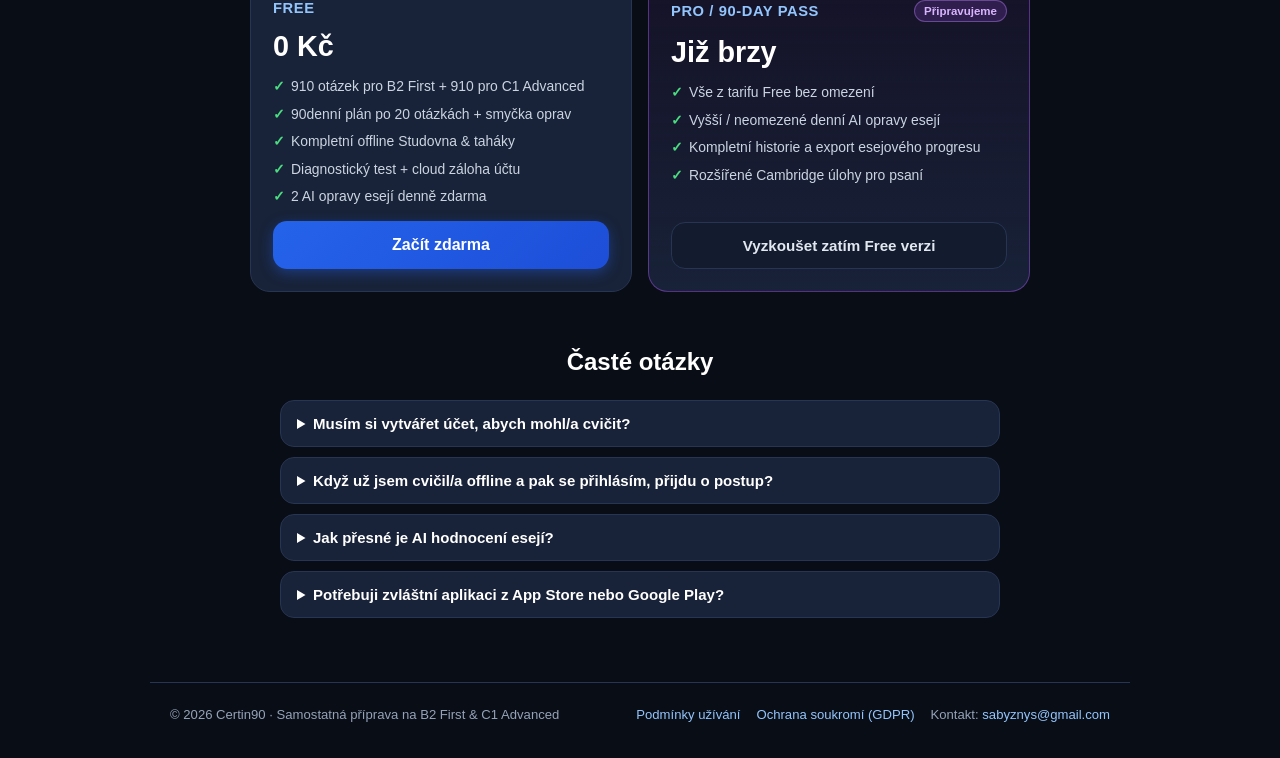
==== commit 9e20210c: "Set support email to sabyznys@gmail.com and add 120x120 OAuth branding logo PNG" ====
--- a/index.html
+++ b/index.html
@@ -174,7 +174,7 @@
       <div class="landing-footer-links">
         <a href="./terms.html">Podmínky užívání</a>
         <a href="./privacy.html">Ochrana soukromí (GDPR)</a>
-        <span>Kontakt: [DOPLNIT: podpora@certin90.cz]</span>
+        <span>Kontakt: <a href="mailto:sabyznys@gmail.com">sabyznys@gmail.com</a></span>
       </div>
     </footer>
   </div>
@@ -488,7 +488,10 @@
                 <div class="auth-divider"><span>nebo e-mailem</span></div>
                 <div class="auth-inputs-grid">
                   <input type="email" id="authEmailInput" class="auth-input" placeholder="E-mail (např. tvuj@email.cz)" autocomplete="email" />
-                  <input type="password" id="authPasswordInput" class="auth-input" placeholder="Heslo (min. 6 znaků)" autocomplete="current-password" />
+                  <input type="password" id="authPasswordInput" class="auth-input" placeholder="Heslo (min. 8 znaků, písmena + číslice)" autocomplete="current-password" />
+                </div>
+                <div class="legal-inline-note">
+                  Pro registraci: min. <strong>8 znaků</strong>, alespoň jedno písmeno a jedna číslice. Ověřovací odkaz platí 15 min.
                 </div>
                 <div class="cloud-auth-actions">
                   <button id="authSignInBtn" class="mini-action-btn" type="button">Přihlásit se</button>
@@ -678,8 +681,8 @@
       <div class="celebration-card onboarding-card">
         <div class="celebration-flame">🔑</div>
         <h2>Nastavení nového hesla</h2>
-        <p class="celebration-sub">Zadej nové heslo pro svůj účet Certin90 (minimálně 6 znaků).</p>
-        <input type="password" id="recoveryPasswordInput" class="auth-input" placeholder="Nové heslo..." style="margin-top: 12px;" />
+        <p class="celebration-sub">Zadej nové heslo pro svůj účet Certin90 (min. 8 znaků, musí obsahovat písmena i číslice).</p>
+        <input type="password" id="recoveryPasswordInput" class="auth-input" placeholder="Nové heslo (min. 8 znaků, písmena + číslice)..." style="margin-top: 12px;" />
         <div id="recoveryStatusMsg" class="cloud-auth-msg" style="display: none; margin-top: 10px;"></div>
         <div class="state-actions" style="margin-top: 14px;">
           <button id="recoverySaveBtn" class="primary-btn" type="button">Uložit nové heslo</button>
--- a/style.css
+++ b/style.css
@@ -2389,6 +2389,7 @@
   border-collapse: collapse;
   margin: 12px 0 18px;
   font-size: 0.84rem;
+  color: #e2e8f0;
 }
 
 .legal-table th,
@@ -2399,6 +2400,11 @@
   vertical-align: top;
 }
 
+.legal-table td {
+  color: #e2e8f0;
+  background: rgba(15, 23, 42, 0.45);
+}
+
 .legal-table th {
   background: rgba(37, 99, 235, 0.15);
   color: #93c5fd;
